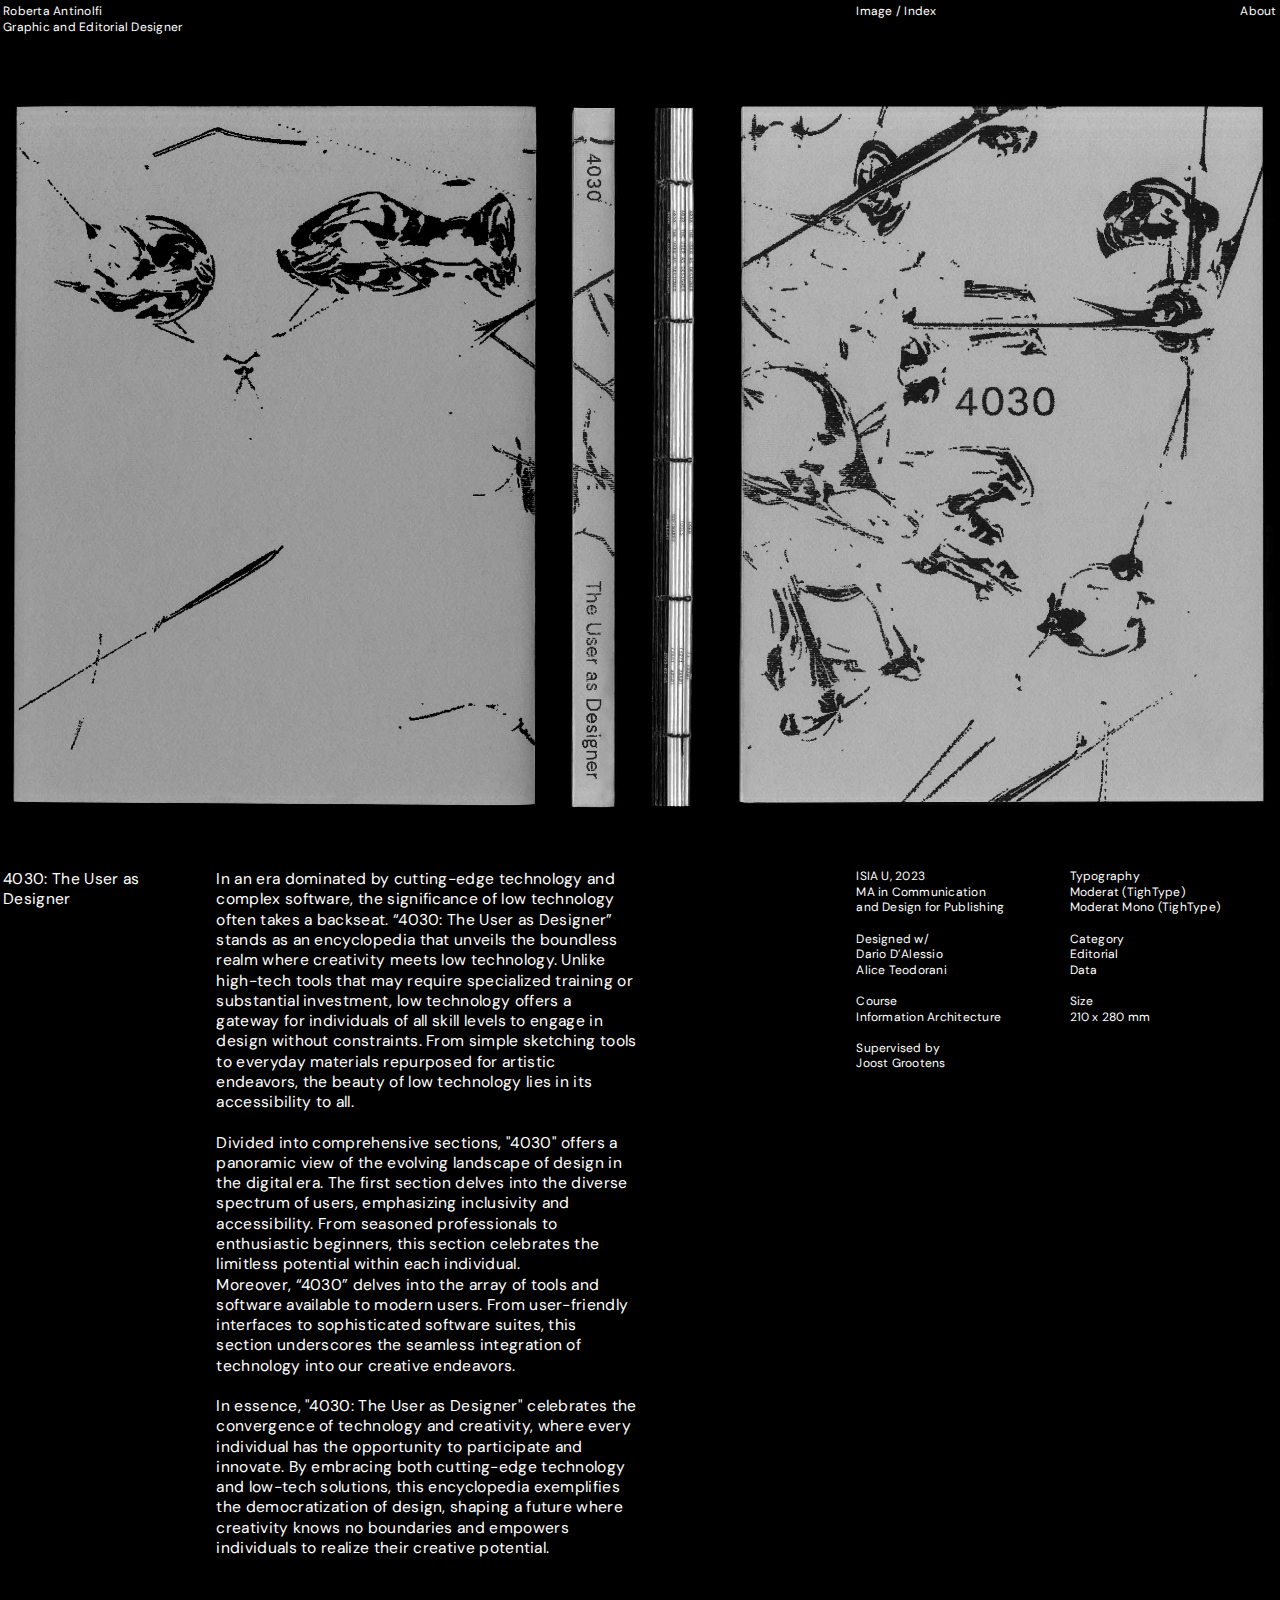
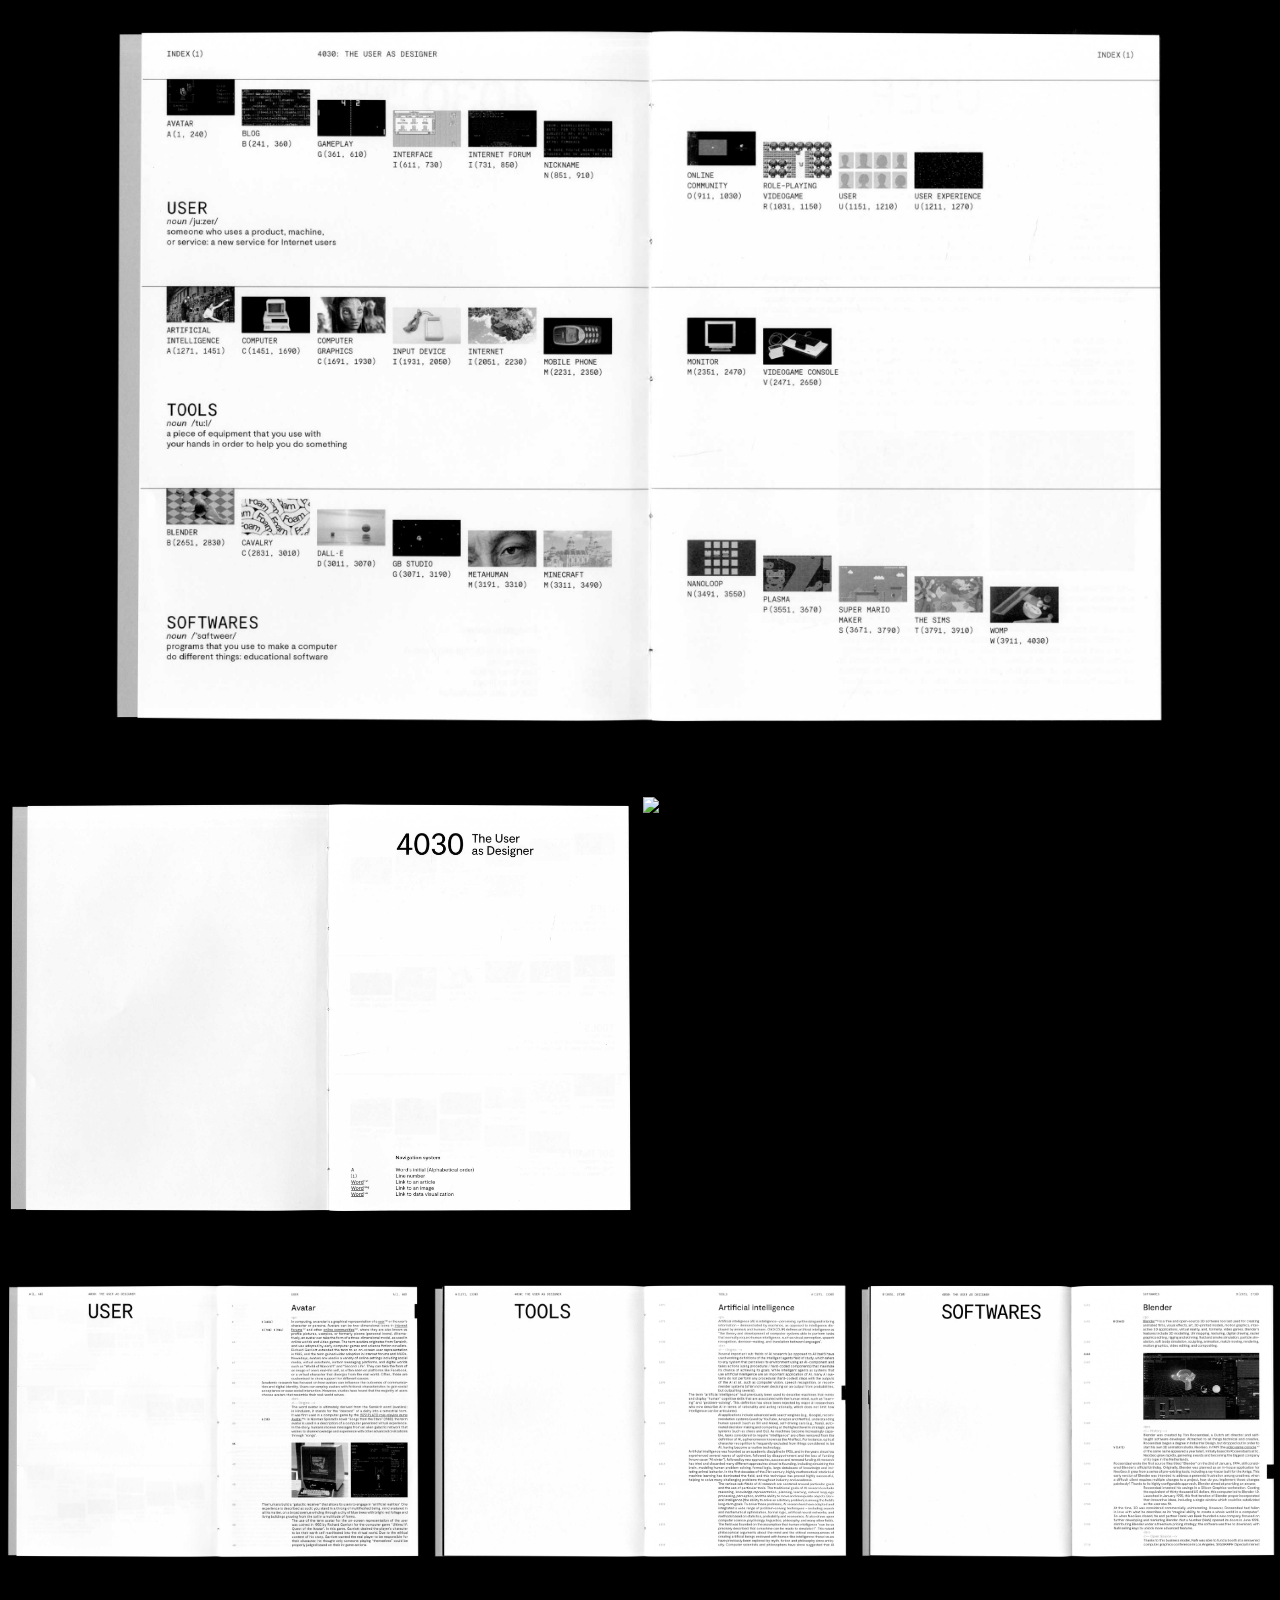
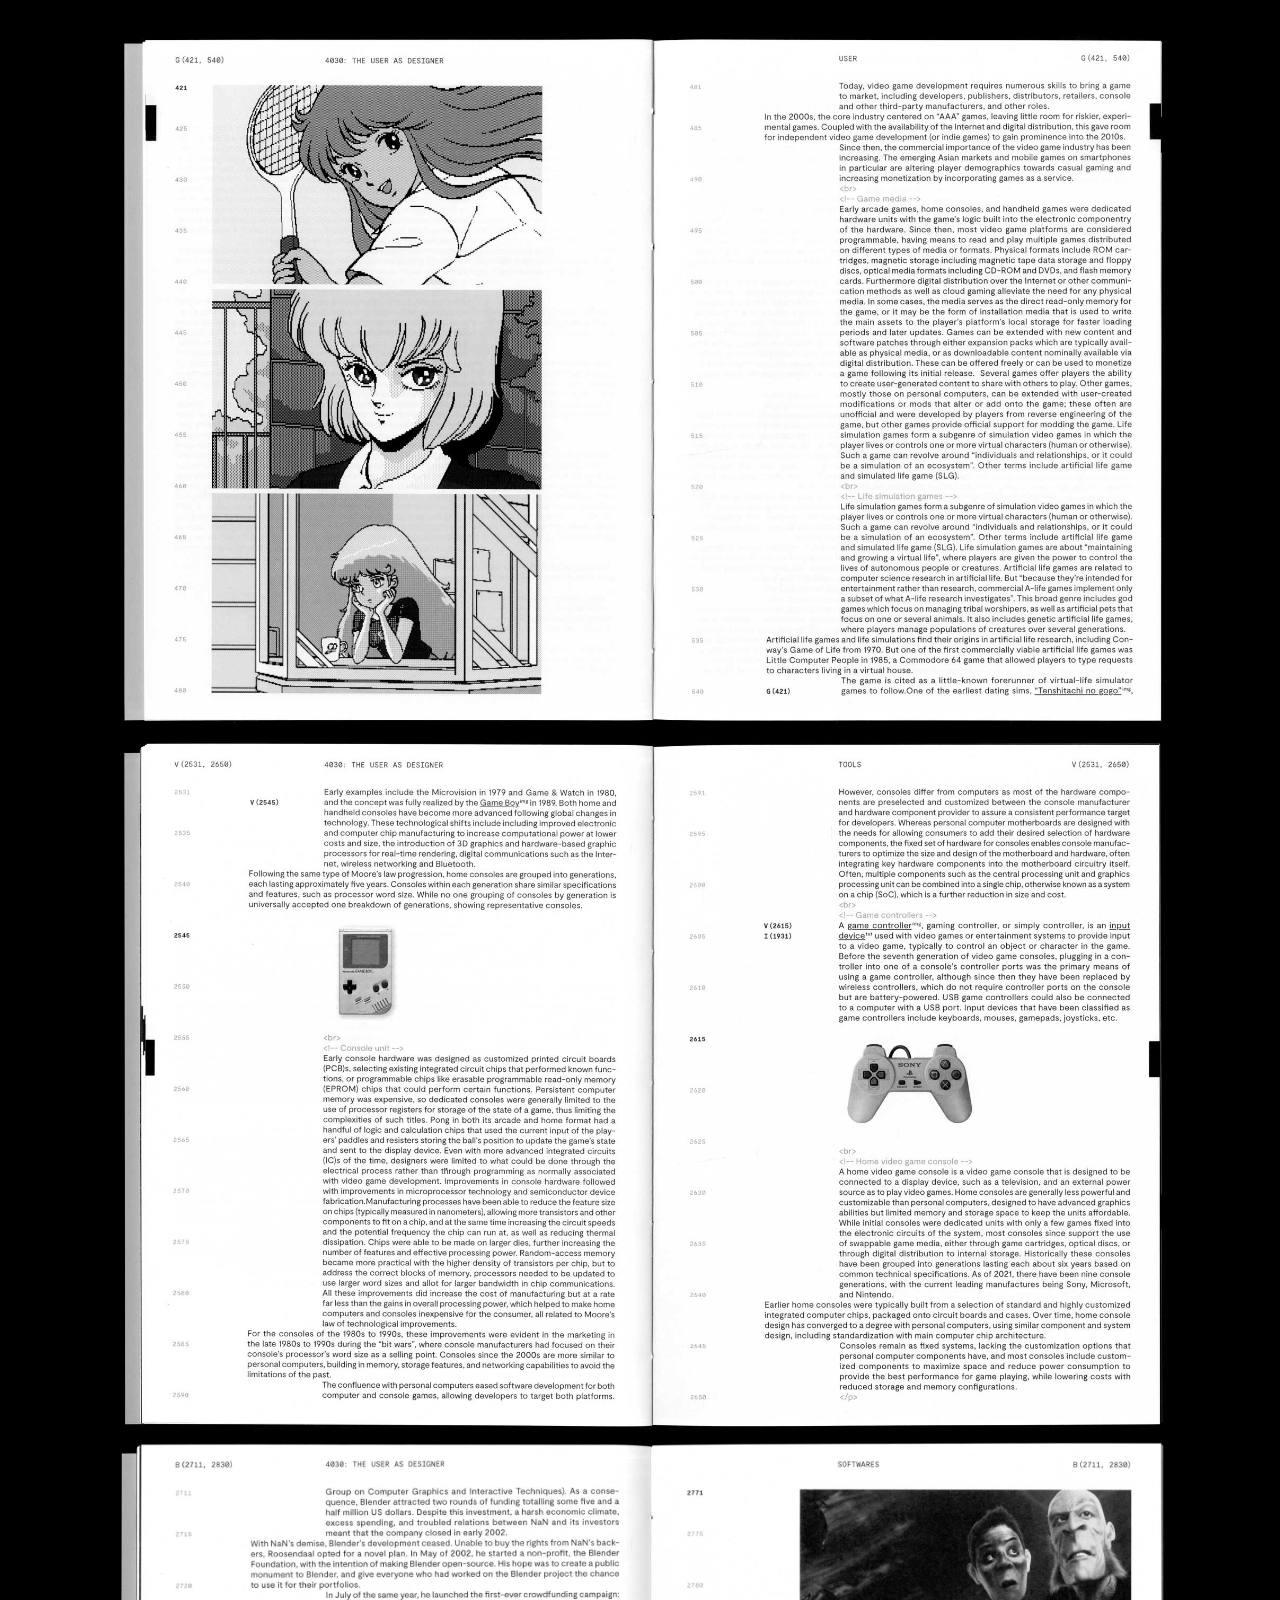
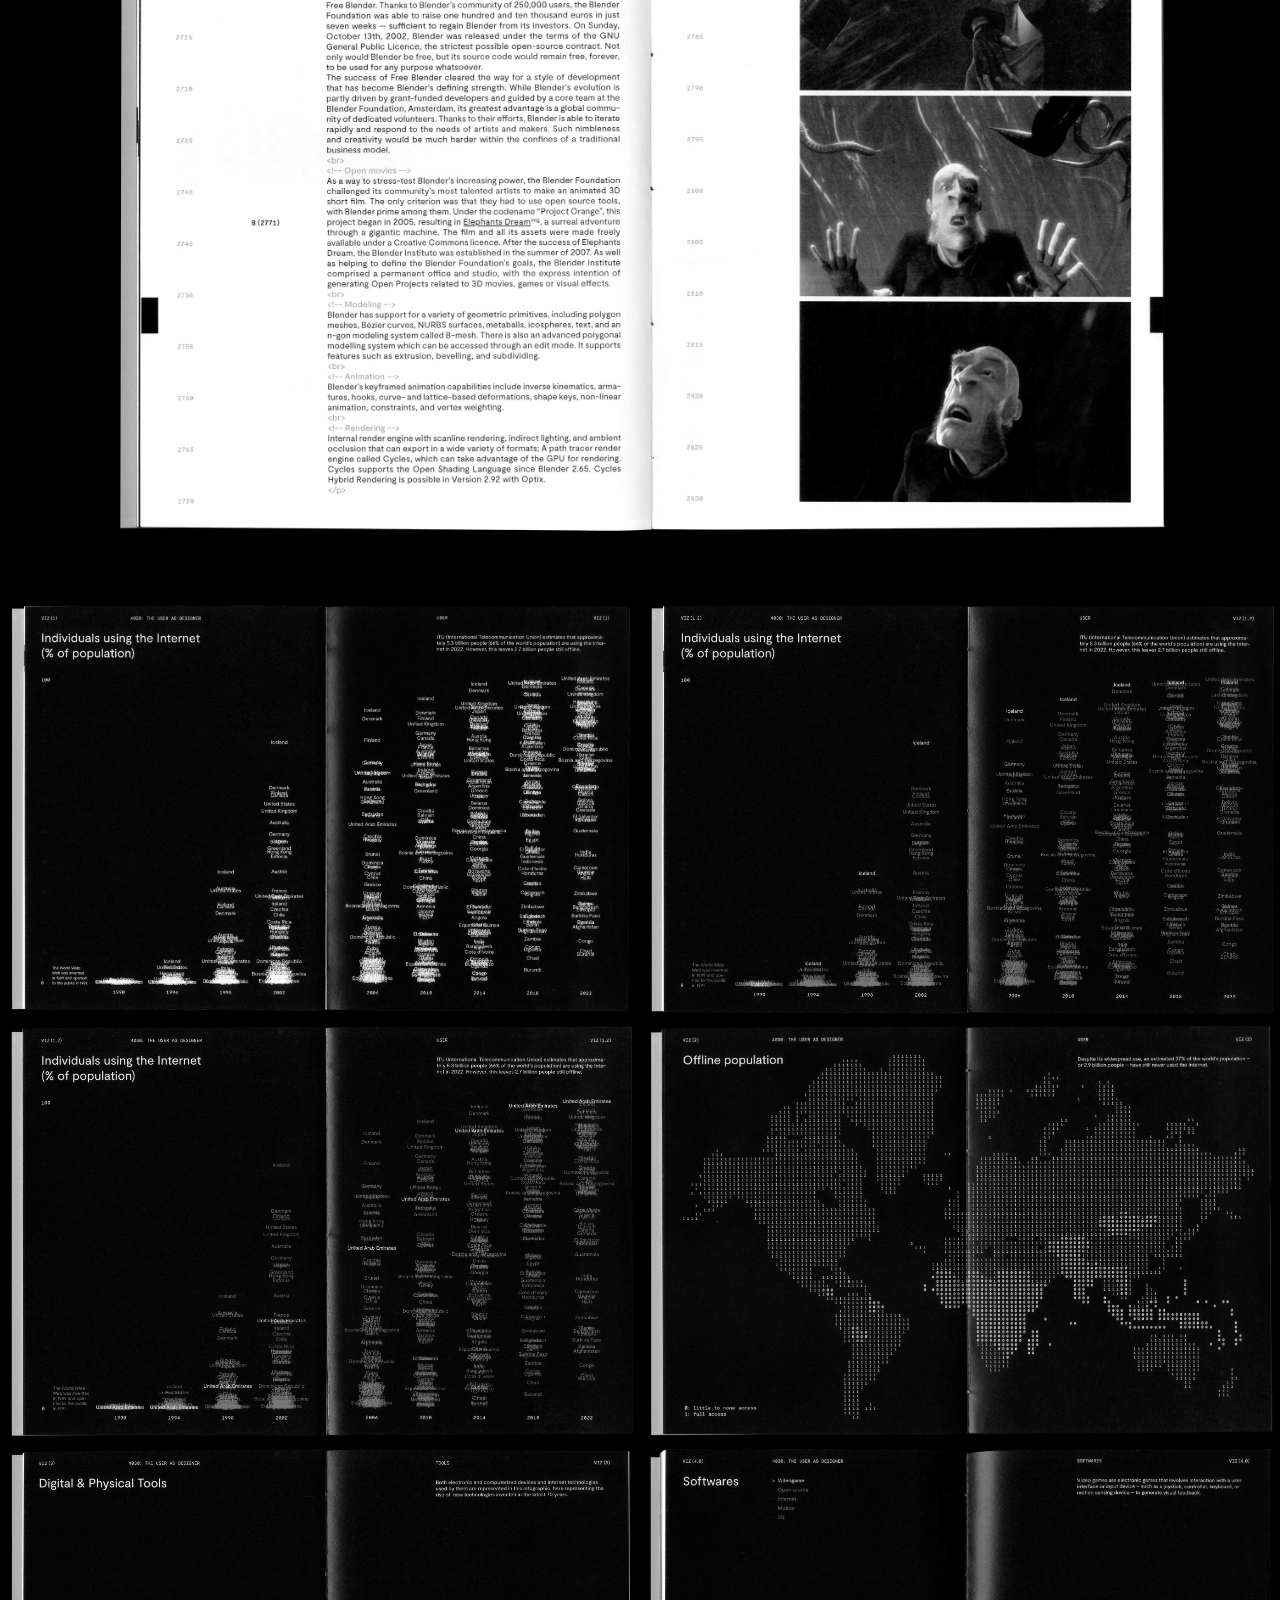
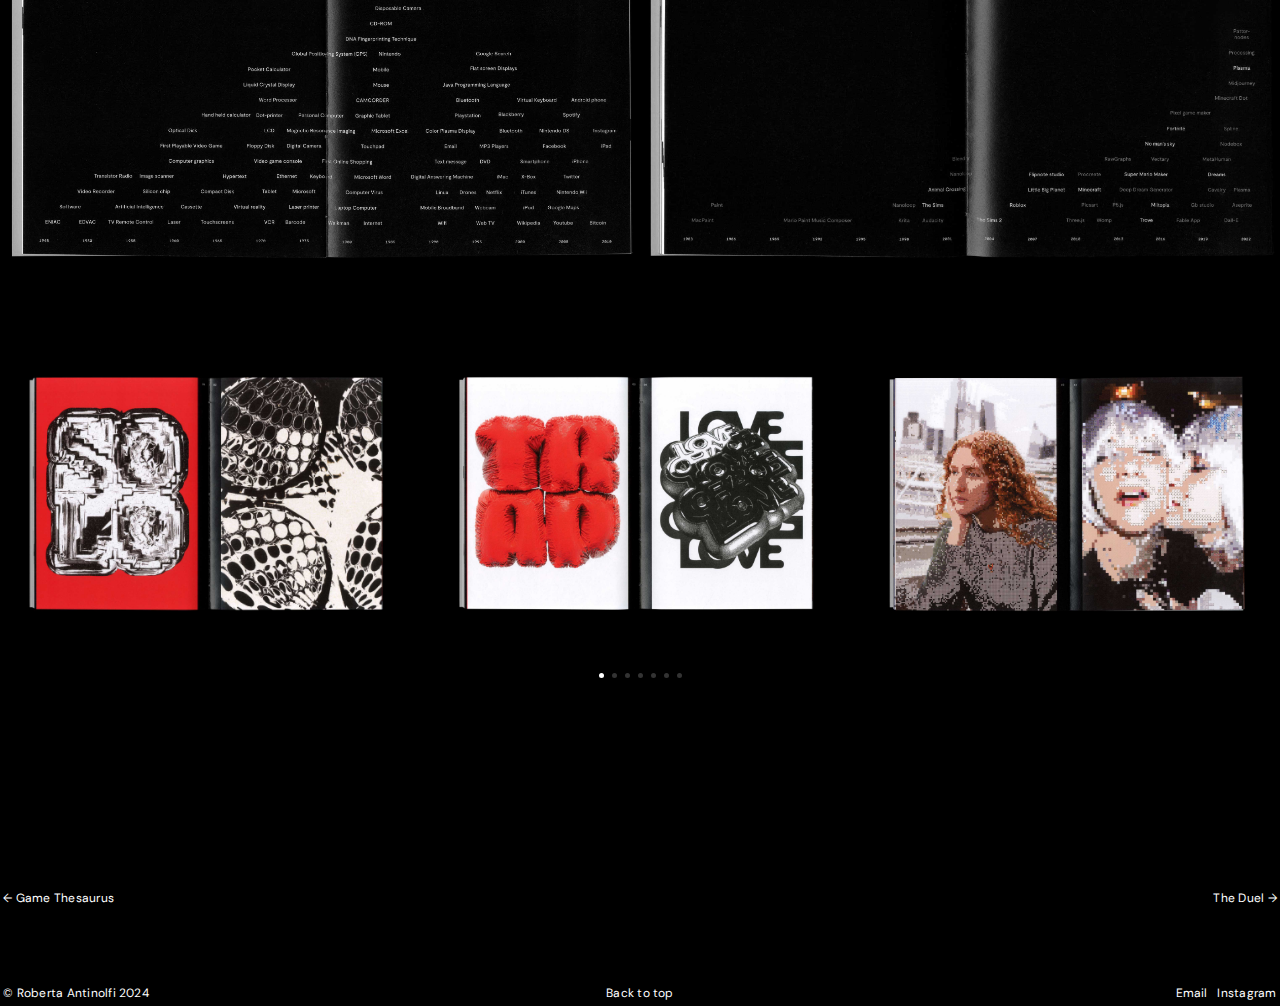
==== 4030.html @ 45e53979 "Add files via upload" ====
<!DOCTYPE html>
<html>
  <head>
    <title>Roberta Antinolfi</title>
    <meta charset="utf-8"/>
    <meta name="viewport" content="width=device-width, initial-scale=1.0, minimum-scale=1.0, maximum-scale=1.0, user-scalable=no"/>
    <meta name="description" content="Graphic Designer based in Italy"/>
    <meta name="keywords" content="Roberta, Antinolfi, graphic design, italy, milano, urbino, latina, roma,
      editorial, editorial design, web, webdesign, design, isia, isia urbino, isia, ied,
      ied roma, cartography, type, art direction, code, html, website, data visualization"/>
    <meta name="web_author" content="Roberta Antinolfi"/>
    <meta name="language" content="english"/>
    <meta name="copyright" content="Roberta Antinolfi"/>
    <link rel="preconnect" href="https://fonts.googleapis.com"/>
    <link rel="preconnect" href="https://fonts.gstatic.com" crossorigin/>
    <link rel="icon" href="data:image/svg+xml,<svg xmlns=%22http://www.w3.org/2000/svg%22 viewBox=%2210 0 100 100%22><text y=%22.90em%22 font-size=%2290%22>📄</text></svg>">
    <link href="css/style.css" rel="stylesheet"/>
    <link href="css/expand.css" rel="stylesheet"/>
    <link href="css/media.css" rel="stylesheet"/>
    <link href="css/normalize.css" rel="stylesheet"/>
    <link href="css/meyerweb.css" rel="stylesheet"/>
    <link rel="stylesheet" href="https://cdn.jsdelivr.net/npm/swiper@11/swiper-bundle.min.css" />
    <link href="css/swiper.css" rel="stylesheet"/>
    <script async src="https://www.googletagmanager.com/gtag/js?id=G-8SNG96QC8J"></script>
    <script src="https://cdn.jsdelivr.net/npm/interactjs/dist/interact.min.js"></script>
    <script src="js/jquery-3.3.1.min.js"></script>
    <script src="https://code.jquery.com/jquery-3.6.0.min.js"></script>
    <script src="https://cdn.jsdelivr.net/npm/swiper@11/swiper-bundle.min.js"></script>
    <script src="js/script.js"></script>
  </head>
  <body id="body">
    <!-- header -->
    <nav class="preloader">
      <div class="wrapper paddingTop4">
        <div id="cursor"></div>
        <div class="row">
          <div class="col-3" id="mobile-hide">
            <a href="index.html">Roberta Antinolfi</a>
            <br>
            <p>Graphic and Editorial Designer</p>
          </div>
          <div class="col-6" id="mobile">
            <a href="about.html">Roberta Antinolfi</a>
            <br>
            <p>Graphic and Editorial Designer</p>
          </div>
          <div class="offset-5 col-2" id="mobile-hide">
            <div class="loader">
              Loading
              <span class="loader__dot">.</span>
              <span class="loader__dot">.</span>
              <span class="loader__dot">.</span>
            </div>
            <div class="switch">
              <a href="index.html">Image</a> / <a href="list.html">Index</a>
            </div>
          </div>
          <div class="col-2 text-right" id="mobile-hide">
            &nbsp&nbsp<a href="about.html">About</a>
        </div>
        <div class="col-6 text-right" id="mobile">
          <a href="index.html">Image</a> / <a href="list.html">Index</a>
        </div>
        </div>
      </div>
    </nav>
    <!-- end of navbar -->
    <!-- project -->
    <div class="wrapper paddingTop16 paddingBottom16">
      <div class="row" id="mobile-hide">
        <img class="main-image" src="projects/2022_4030/img/4030_00.jpg">
      </div>
      <div class="row" id="mobile">
        <img src="projects/2022_4030/img/4030_00.jpg">
      </div>
      <div class="row paddingTop8" id="mobile-hide">
        <div class="col-2">
          <p class="text-m">
            4030: The User as Designer
          </p>
        </div>
        <div class="col-4">
          <p class="text-m">
            In an era dominated by cutting-edge technology and complex software, the significance of low technology often takes a backseat.
            “4030: The User as Designer” stands as an encyclopedia that unveils the boundless realm where creativity meets low technology.
            Unlike high-tech tools that may require specialized training or substantial investment, low technology offers a gateway for
            individuals of all skill levels to engage in design without constraints. From simple sketching tools to everyday materials
            repurposed for artistic endeavors, the beauty of low technology lies in its accessibility to all.
            <br><br>
            Divided into comprehensive sections, "4030" offers a panoramic view of the evolving landscape of design in the digital era.
            The first section delves into the diverse spectrum of users, emphasizing inclusivity and accessibility. From seasoned professionals
            to enthusiastic beginners, this section celebrates the limitless potential within each individual.
            <br>
            Moreover, “4030” delves into the array of tools and software available to modern users. From user-friendly interfaces to sophisticated
            software suites, this section underscores the seamless integration of technology into our creative endeavors.
            <br><br>
            In essence, "4030: The User as Designer" celebrates the convergence of technology and creativity, where every individual
            has the opportunity to participate and innovate. By embracing both cutting-edge technology and low-tech solutions,
            this encyclopedia exemplifies the democratization of design, shaping a future where creativity knows no boundaries and empowers
            individuals to realize their creative potential.
          </p>
        </div>
        <div class="offset-2 col-2">
          <p>
            ISIA U, 2023
            <br> MA in Communication <br> and Design for Publishing
            <br><br>Designed w/
            <br>Dario D’Alessio<br>Alice Teodorani
            <br><br>Course
            <br>Information Architecture
            <br><br>Supervised by
            <br>Joost Grootens
          </p>
        </div>
        <div class="col-2">
          <p>
            Typography
            <br> Moderat (TighType)
            <br> Moderat Mono (TighType)
            <br><br> Category
            <br> Editorial<br>Data
            <br><br>Size
            <br>210 x 280 mm
          </p>
        </div>
      </div>
      <div class="row paddingTop8" id="mobile">
        <div class="col-12">
          <p class="text-m">
            4030: The User as Designer
          </p>
        </div>
      </div>
      <div class="row paddingTop8" id="mobile">
        <div class="col-12">
          <p class="text-m">
            In an era dominated by cutting-edge technology and complex software, the significance of low technology often takes a backseat.
            “4030: The User as Designer” stands as an encyclopedia that unveils the boundless realm where creativity meets low technology.
            Unlike high-tech tools that may require specialized training or substantial investment, low technology offers a gateway for
            individuals of all skill levels to engage in design without constraints. From simple sketching tools to everyday materials
            repurposed for artistic endeavors, the beauty of low technology lies in its accessibility to all.
            <br><br>
            Divided into comprehensive sections, "4030" offers a panoramic view of the evolving landscape of design in the digital era.
            The first section delves into the diverse spectrum of users, emphasizing inclusivity and accessibility. From seasoned professionals
            to enthusiastic beginners, this section celebrates the limitless potential within each individual.
            <br>
            Moreover, “4030” delves into the array of tools and software available to modern users. From user-friendly interfaces to sophisticated
            software suites, this section underscores the seamless integration of technology into our creative endeavors.
            <br><br>
            In essence, "4030: The User as Designer" celebrates the convergence of technology and creativity, where every individual
            has the opportunity to participate and innovate. By embracing both cutting-edge technology and low-tech solutions,
            this encyclopedia exemplifies the democratization of design, shaping a future where creativity knows no boundaries and empowers
            individuals to realize their creative potential.
          </p>
        </div>
      </div>
      <div class="row paddingTop24" id="mobile">
        <div class="col-6">
          <p>
            ISIA U, 2023
            <br> MA in Communication <br> and Design for Publishing
            <br><br>Designed w/
            <br>Dario D’Alessio<br>Alice Teodorani
            <br><br>Course
            <br>Information Architecture
            <br><br>Supervised by
            <br>Joost Grootens
          </p>
        </div>
        <div class="col-6">
          <p>
            Typography
            <br> Moderat (TighType)
            <br> Moderat Mono (TighType)
            <br><br> Category
            <br> Editorial<br>Data
            <br><br>Size
            <br>210 x 280 mm
          </p>
        </div>
      </div>
      <div class="row paddingTop64">
        <div class="offset-1 col-10">
            <img src="projects/2022_4030/img/4030_02.jpg">
        </div>
      </div>
      <div class="row paddingTop64" id="mobile-hide">
        <div class="col-6">
            <img src="projects/2022_4030/img/4030_01.jpg">
        </div>
        <div class="col-6">
            <img src="projects/2022_4030/img/4030_31.jpg">
        </div>
      </div>
      <div class="row paddingTop16" id="mobile">
        <div class="offset-1 col-10">
          <img src="projects/2022_4030/img/4030_01.jpg">
        </div>
      </div>
      <div class="row" id="mobile">
        <div class="offset-1 col-10">
          <img src="projects/2022_4030/img/4030_31.jpg">
        </div>
      </div>
      <div class="row paddingTop64" id="mobile-hide">
        <div class="col-4">
          <img src="projects/2022_4030/img/4030_03.jpg">
        </div>
        <div class="col-4">
          <img src="projects/2022_4030/img/4030_13.jpg">
        </div>
        <div class="col-4">
          <img src="projects/2022_4030/img/4030_18.jpg">
        </div>
      </div>
      <div class="row paddingTop64 swiper-mobile mySwiper" id="mobile">
        <div class="swiper-wrapper">
          <div class="swiper-slide">
            <img src="projects/2022_4030/img/4030_03.jpg">
          </div>
          <div class="swiper-slide">
            <img src="projects/2022_4030/img/4030_13.jpg">
          </div>
          <div class="swiper-slide">
            <img src="projects/2022_4030/img/4030_18.jpg">
          </div>
        </div>
        <div class="swiper-pagination"></div>
      </div>
      <div class="row paddingTop64">
        <div class="offset-1 col-10">
          <img src="projects/2022_4030/img/4030_06.jpg">
        </div>
      </div>
      <div class="row">
        <div class="offset-1 col-10">
          <img src="projects/2022_4030/img/4030_16.jpg">
        </div>
      </div>
      <div class="row">
        <div class="offset-1 col-10">
          <img src="projects/2022_4030/img/4030_19.jpg">
        </div>
      </div>
      <div class="row paddingTop64">
        <div class="col-6">
          <img src="projects/2022_4030/img/4030_09.jpg">
        </div>
        <div class="col-6">
          <img src="projects/2022_4030/img/4030_10.jpg">
        </div>
      </div>
      <div class="row">
        <div class="col-6">
          <img src="projects/2022_4030/img/4030_11.jpg">
        </div>
        <div class="col-6">
          <img src="projects/2022_4030/img/4030_12.jpg">
        </div>
      </div>
      <div class="row">
        <div class="col-6">
          <img src="projects/2022_4030/img/4030_17.jpg">
        </div>
        <div class="col-6">
          <img src="projects/2022_4030/img/4030_21.jpg">
        </div>
      </div>
      <div class="row swiper mySwiper" id="mobile-hide">
        <div class="swiper-wrapper paddingTop64">
          <div class="swiper-slide">
            <img src="projects/2022_4030/img/4030_24.jpg">
          </div>
          <div class="swiper-slide">
            <img src="projects/2022_4030/img/4030_25.jpg">
          </div>
          <div class="swiper-slide">
            <img src="projects/2022_4030/img/4030_26.jpg">
          </div>
          <div class="swiper-slide">
            <img src="projects/2022_4030/img/4030_27.jpg">
          </div>
          <div class="swiper-slide">
            <img src="projects/2022_4030/img/4030_28.jpg">
          </div>
          <div class="swiper-slide">
            <img src="projects/2022_4030/img/4030_29.jpg">
          </div>
          <div class="swiper-slide">
            <img src="projects/2022_4030/img/4030_30.jpg">
          </div>
        </div>
        <div class="swiper-pagination"></div>
      </div>
      <div class="row paddingTop64 swiper-mobile mySwiper" id="mobile">
        <div class="swiper-wrapper">
          <div class="swiper-slide">
            <img src="projects/2022_4030/img/4030_24.jpg">
          </div>
          <div class="swiper-slide">
            <img src="projects/2022_4030/img/4030_25.jpg">
          </div>
          <div class="swiper-slide">
            <img src="projects/2022_4030/img/4030_26.jpg">
          </div>
          <div class="swiper-slide">
            <img src="projects/2022_4030/img/4030_27.jpg">
          </div>
          <div class="swiper-slide">
            <img src="projects/2022_4030/img/4030_28.jpg">
          </div>
          <div class="swiper-slide">
            <img src="projects/2022_4030/img/4030_29.jpg">
          </div>
          <div class="swiper-slide">
            <img src="projects/2022_4030/img/4030_30.jpg">
          </div>
        </div>
        <div class="swiper-pagination"></div>
      </div>
      <div class="paddingTop200 row">
        <div class="col-6">
          <a href="g-t.html">&#8592 Game Thesaurus</a>
        </div>
        <div class="col-6 text-right">
          <a href="t-d.html">The Duel &#8594</a>
        </div>
      </div>
    </div>  
    <!-- end of project-->
    <!-- footer -->
    <div class="footer paddingTop64 paddingBottom4" id="mobile-hide">
      <div class="col-4">
        © Roberta Antinolfi 2024 
      </div>
      <div class="col-4 text-center">
        <a href="#top">Back to top</a>
      </div>
      <div class="menu col-4 text-right">
          <a href="mailto:antinolfi.roberta@gmail.com" target="_blank">Email</a>&nbsp&nbsp
          <a href="https://www.instagram.com/robertaantinolfi" target="_blank">Instagram</a>
      </div>
    </div>
    <div class="footer paddingTop64 paddingBottom4" id="mobile">
        <div class="col-6">
          © Roberta Antinolfi 2024 
        </div>
        <div class="menu col-6 text-right">
          <a href="#top">Back to top</a>&nbsp&nbsp
          <a href="mailto:antinolfi.roberta@gmail.com" target="_blank">Email</a>&nbsp&nbsp
          <a href="https://www.instagram.com/robertaantinolfi" target="_blank">Instagram</a>&nbsp&nbsp
        </div>
    </div>
    <!--- end of footer -->
    <script src="js/swiper.js"></script>
  </body>
</html>
---- css/style.css ----
/* WEB CSS */
@font-face {
  font-family: 'Moderat';
  src: url('Moderat-Regular.otf');
  font-weight: normal;
  font-style: normal;
}

/* WEB CSS */
@font-face {
  font-family: 'DM Sans';
  src: url('DMSans-Regular.ttf');
  font-weight: normal;
  font-style: normal;
}

/*ROOT*/
:root {
  --fontsizeXS: 11px;
  --fontsizeS: 12px;
  --fontsizeM: 1.3em;
  --margin: 0.2rem;
  --black: #000;
  --white: #fff;
  --text-color: var(--white);
  --bodyFont: 'DM Sans', sans-serif;
}

* {
  box-sizing: border-box;
  cursor: none;
  letter-spacing: .02em;
  background-color: var(--black);
  color: var(--text-color);
  -webkit-user-select: none; /* safari */        
  -moz-user-select: none; /* firefox */
  -ms-user-select: none; /* IE10+/edge */
  user-select: none; /* standard */
  -ms-overflow-style: none; /* hide scrollbar for Internet Explorer, Edge */
  scrollbar-width: none; /* hide scrollbar for Firefox */
}

*::-webkit-scrollbar {
  display: none; /* hide scrollbar for Chrome, Safari, and Opera */
}

/* Add this CSS to create the circular cursor */
#cursor {
  position: absolute;
  width: 10px;
  height: 10px;
  background: white;
  border-radius: 50%;
  pointer-events: none;
  top: -20px;
  left: -20px;
  mix-blend-mode: difference;
  z-index: 10000;
  transform: translate(-50%, -50%);
  -webkit-transition: width 300ms ease-in-out, height 300ms ease-in-out;
  -moz-transition: width 300ms ease-in-out, height 300ms ease-in-out;
  -ms-transition: width 300ms ease-in-out, height 300ms ease-in-out;
  -o-transition: width 300ms ease-in-out, height 300ms ease-in-out;
}

#cursor:hover {
  width: 40px;
  height: 40px;
}

html body {
  font-family: var(--bodyFont);
  -moz-font-feature-settings: "lnum";
  -webkit-font-feature-settings: "lnum";
  font-feature-settings: "lnum";
  font-weight: normal;
  font-kerning: normal;
  line-height: 1.3;
  font-size: var(--fontsizeS);
  overflow-x: hidden;
  overscroll-behavior-y: none;
  height: 100%;
}

html {
  position: relative;
  min-height: 100%;
  scroll-behavior: smooth;
}

body {
  display: flex;
  flex-direction: column;
  min-height: 100vh;
}

body > *:not(.preloader) {
  opacity: 0;
  transition: opacity 0.5s ease-in-out;
}

.text-xs {
  font-size: var(--fontsizeXS);
}
  
.text-s {
  font-size: var(--fontsizeS);
}

.text-m {
  font-size: var(--fontsizeM);
}

.nav {
  padding: 0 var(--margin);
}

button:hover {
  cursor: none;
}

a {
  text-decoration: none; 
  background-color: transparent;
  outline: 0;
  margin: 0;
  padding: 0;
  border: 0;
}

a > a:visited {
  text-decoration: none;
  border-style: none;
  border-color: #000;
  outline-width: 0;
}

.mymargin {
  margin: var(--margin);
}

.transition {
  transition: all 0.2s cubic-bezier(0.25, 0.46, 0.45, 0.94);
}

.fixed {
  position: fixed;
}

.hidden {
  display: none;
}

.relative {
  position: relative;
}

.opacity:hover {
  opacity: 0.5;
}

.w-full {
  width: 100%;
}

.h-full {
  height: 100%;
}

.block {
  display: block;
}

.grid {
  display: grid;
}

.switch {
  opacity: 0;
  transition: opacity 0.5s ease-in;
}

.switch.show {
  opacity: 1;
}

.row {
  content: "";
  clear: both;
  display: block;
}

.other {
  display: flex;
  justify-content: space-between;
}

.border-dotted {
  border-style: dotted;
}

.filterbtn {
  opacity: 1;
  border: none;
  outline: none;
  transition: opacity 0.3s ease;
  padding: 0;
}

/*
.filterbtn:hover {
  opacity: 0.5;
  transition: all 0.2s cubic-bezier(0.25, 0.46, 0.45, 0.94);
}
*/

.filterbtn.active {
  opacity: 0.5;
}

.show {
  display: block;
}

/* grid */
.col-1  {width: 8.33%;}
.col-2  {width: 16.66%;}
.col-3  {width: 25%;}
.col-4  {width: 33.33%;}
.col-5  {width: 41.66%;}
.col-6  {width: 50%;}
.col-7  {width: 58.33%;}
.col-8  {width: 66.66%;}
.col-9  {width: 75%;}
.col-10 {width: 83.33%;}
.col-11 {width: 91.66%;}
.col-12 {width: 100%;}

.offset-1    {margin-left: 8.33%;}
.offset-1-5  {margin-left: 12.5%;}
.offset-2    {margin-left: 16.66%;}
.offset-3    {margin-left: 25%;}
.offset-4    {margin-left: 33.33%;}
.offset-5    {margin-left: 41.66%;}
.offset-6    {margin-left: 50%;}
.offset-7    {margin-left: 58.33%;}
.offset-8    {margin-left: 66.66%;}
.offset-9    {margin-left: 75%;}
.offset-10   {margin-left: 83.33%;}
.offset-11   {margin-left: 91.66%;}
.offset-12   {margin-left: 100%;}

.paddingTop2   {padding-top: 2px;}
.paddingTop4   {padding-top: 4px;}
.paddingTop8   {padding-top: 8px;}
.paddingTop16  {padding-top: 16px;}
.paddingTop24  {padding-top: 24px;}
.paddingTop32  {padding-top: 32px;}
.paddingTop40  {padding-top: 40px;}
.paddingTop60  {padding-top: 60px;}
.paddingTop64  {padding-top: 64px;}
.paddingTop80  {padding-top: 80px;}
.paddingTop120 {padding-top: 120px;}
.paddingTop200 {padding-top: 200px;}
.paddingTop300 {padding-top: 300px;}

.paddingBottom4   {padding-bottom: 4px;}
.paddingBottom8   {padding-bottom: 8px;}
.paddingBottom16  {padding-bottom: 16px;}
.paddingBottom24  {padding-bottom: 24px;}
.paddingBottom32  {padding-bottom: 32px;}
.paddingBottom40  {padding-bottom: 40px;}
.paddingBottom64  {padding-bottom: 64px;}
.paddingBottom80  {padding-bottom: 80px;}
.paddingBottom120 {padding-bottom: 120px;}
.paddingBottom200 {padding-bottom: 200px;}
.paddingBottom300 {padding-bottom: 300px;}

[class*="col-"], .overflow {
  float: left;
  padding: 0 var(--margin);
}

/* text align */
.text-center       {text-align: center;}
.text-left         {text-align: left;}
.text-right        {text-align: right;}

/*  navbar */
.loader.hide {
  visibility: hidden;
  transition: all 0.2s cubic-bezier(0.25, 0.46, 0.45, 0.94);
}

.loader.hide + * {
  visibility: visible;
}

.loader {
  z-index: 2;
  transition: all 0.2s cubic-bezier(0.25, 0.46, 0.45, 0.94);
}

@keyframes blink {
  50% {
    color: transparent }
}
.loader__dot {
  animation: 500ms blink infinite
}
.loader__dot:nth-child(2) {
  animation-delay: 125ms
}
.loader__dot:nth-child(3) {
  animation-delay: 250ms
}

ul {
  text-align: right;
  list-style-type: none;
  padding: 0;
}

/* projects list main */
.wrapper {
  overflow-y: hidden;
  overflow-x: hidden;
}

.overflow-x {
  overflow-x: scroll;
}

.overflow {
  width: 40%;
  height: auto;
  display: flex;
}

.overflow > img {
  padding: 0 var(--margin);
}

.anchor {
  -webkit-transition: all 0.3s cubic-bezier(.4,0,.2,1);
  transition: all 0.3s cubic-bezier(.4,0,.2,1);
}

img {
  display: block;
  width: 100%;
  height: auto;
  object-fit: cover;
  object-position: center;
}

/* about */
.aboutme, .about {
  padding-left: var(--margin);
  padding-right: var(--margin);
  padding-bottom: var(--margin);
}

.about {
  padding-top: 40px;
}

/* projects pages */
.main-image {
  height: 90vh;
  width: 100%;
  object-fit: contain;
  object-position: center;
  padding: 0 var(--margin);
}

.main {
  flex: 1;
}

/* footer */
.align-bottom {
  align-items: end;
}

.footer {
  clear: both;
  margin-top: auto;
  width: 100%;
}
---- css/expand.css ----
/* holy swiss typography */
.expand_holy {
  position: relative;
  overflow: hidden;
  visibility: hidden;
  opacity: 0;
  height: 0;
  -webkit-transition: all 0.6s cubic-bezier(.4,0,.2,1);
  transition: all 0.6s cubic-bezier(.4,0,.2,1);
  will-change: transform;
}

.expand_holy.open {
  opacity: 1;
  visibility: visible;
  height: 110px;
  -webkit-transition: all 0.6s cubic-bezier(.4,0,.2,1);
  transition: all 0.6s cubic-bezier(.4,0,.2,1);
  will-change: transform;
}

#holy_link {
  opacity: 1;
  will-change: transform;
}

/* grafica italiana */
.expand_sottsass {
  position: relative;
  overflow: hidden;
  visibility: hidden;
  opacity: 0;
  height: 0;
  -webkit-transition: all 0.6s cubic-bezier(.4,0,.2,1);
  transition: all 0.6s cubic-bezier(.4,0,.2,1);
  will-change: transform;
}

.expand_sottsass.open {
  opacity: 1;
  visibility: visible;
  height: 110px;
  -webkit-transition: all 0.6s cubic-bezier(.4,0,.2,1);
  transition: all 0.6s cubic-bezier(.4,0,.2,1);
  will-change: transform;
}

#sottsass_link {
  opacity: 1;
  will-change: transform;
}

/* OUT!!! */
.expand_out {
  position: relative;
  overflow: hidden;
  visibility: hidden;
  opacity: 0;
  height: 0;
  -webkit-transition: all 0.6s cubic-bezier(.4,0,.2,1);
  transition: all 0.6s cubic-bezier(.4,0,.2,1);
  will-change: transform;
}

.expand_out.open {
  opacity: 1;
  visibility: visible;
  height: 110px;
  -webkit-transition: all 0.6s cubic-bezier(.4,0,.2,1);
  transition: all 0.6s cubic-bezier(.4,0,.2,1);
  will-change: transform;
}

#out_link {
  opacity: 1;
  will-change: transform;
}

/* sherlcok */
.expand_sherlock {
  position: relative;
  overflow: hidden;
  visibility: hidden;
  opacity: 0;
  height: 0;
  -webkit-transition: all 0.6s cubic-bezier(.4,0,.2,1);
  transition: all 0.6s cubic-bezier(.4,0,.2,1);
  will-change: transform;
}

.expand_sherlock.open {
  opacity: 1;
  visibility: visible;
  height: 110px;
  -webkit-transition: all 0.6s cubic-bezier(.4,0,.2,1);
  transition: all 0.6s cubic-bezier(.4,0,.2,1);
  will-change: transform;
}

#sherlock_link {
  opacity: 1;
  will-change: transform;
}

/* aradia */
.expand_aradia {
  position: relative;
  overflow: hidden;
  visibility: hidden;
  opacity: 0;
  height: 0;
  -webkit-transition: all 0.6s cubic-bezier(.4,0,.2,1);
  transition: all 0.6s cubic-bezier(.4,0,.2,1);
  will-change: transform;
}

.expand_aradia.open {
  opacity: 1;
  visibility: visible;
  height: 110px;
  -webkit-transition: all 0.6s cubic-bezier(.4,0,.2,1);
  transition: all 0.6s cubic-bezier(.4,0,.2,1);
  will-change: transform;
}

#aradia_link {
  opacity: 1;
  will-change: transform;
}

/* game thesaurus */
.expand_game {
  position: relative;
  overflow: hidden;
  visibility: hidden;
  opacity: 0;
  height: 0;
  -webkit-transition: all 0.6s cubic-bezier(.4,0,.2,1);
  transition: all 0.6s cubic-bezier(.4,0,.2,1);
  will-change: transform;
}

.expand_game.open {
  opacity: 1;
  visibility: visible;
  height: 110px;
  -webkit-transition: all 0.6s cubic-bezier(.4,0,.2,1);
  transition: all 0.6s cubic-bezier(.4,0,.2,1);
  will-change: transform;
}

#game_link {
  opacity: 1;
  will-change: transform;
}

/* 4030: the user as designer */
.expand_user {
  position: relative;
  overflow: hidden;
  visibility: hidden;
  opacity: 0;
  height: 0;
  -webkit-transition: all 0.6s cubic-bezier(.4,0,.2,1);
  transition: all 0.6s cubic-bezier(.4,0,.2,1);
  will-change: transform;
}

.expand_user.open {
  opacity: 1;
  visibility: visible;
  height: 110px;
  -webkit-transition: all 0.6s cubic-bezier(.4,0,.2,1);
  transition: all 0.6s cubic-bezier(.4,0,.2,1);
  will-change: transform;
}

#user_link {
  opacity: 1;
  will-change: transform;
}

/* PRMC */
.expand_prmc {
  position: relative;
  overflow: hidden;
  visibility: hidden;
  opacity: 0;
  height: 0;
  -webkit-transition: all 0.6s cubic-bezier(.4,0,.2,1);
  transition: all 0.6s cubic-bezier(.4,0,.2,1);
  will-change: transform;
}

.expand_prmc.open {
  opacity: 1;
  visibility: visible;
  height: 110px;
  -webkit-transition: all 0.6s cubic-bezier(.4,0,.2,1);
  transition: all 0.6s cubic-bezier(.4,0,.2,1);
  will-change: transform;
}

#prmc_link {
  opacity: 1;
  will-change: transform;
}

/* the duel */
.expand_duel {
  position: relative;
  overflow: hidden;
  visibility: hidden;
  opacity: 0;
  height: 0;
  -webkit-transition: all 0.6s cubic-bezier(.4,0,.2,1);
  transition: all 0.6s cubic-bezier(.4,0,.2,1);
  will-change: transform;
}

.expand_duel.open {
  opacity: 1;
  visibility: visible;
  height: 110px;
  -webkit-transition: all 0.6s cubic-bezier(.4,0,.2,1);
  transition: all 0.6s cubic-bezier(.4,0,.2,1);
  will-change: transform;
}

#duel_link {
  opacity: 1;
  will-change: transform;
}

/* a weekend in zurich */
.expand_guide {
  position: relative;
  overflow: hidden;
  visibility: hidden;
  opacity: 0;
  height: 0;
  -webkit-transition: all 0.6s cubic-bezier(.4,0,.2,1);
  transition: all 0.6s cubic-bezier(.4,0,.2,1);
  will-change: transform;
}

.expand_guide.open {
  opacity: 1;
  visibility: visible;
  height: 110px;
  -webkit-transition: all 0.6s cubic-bezier(.4,0,.2,1);
  transition: all 0.6s cubic-bezier(.4,0,.2,1);
  will-change: transform;
}

#guide_link {
  opacity: 1;
  will-change: transform;
}
---- css/media.css ----
@media screen and (min-width: 0px) and (max-width: 369px) {
    #mobile{ display: block; font-size: var(--fontsizeXS);}    
    #mobile-hide{display: none;}
    #cursor { display: none;}
}

@media screen and (min-width: 370px) and (max-width: 412px) { 
    #mobile{ display: block; font-size: var(--fontsizeXS);}
    #mobile-hide{display: none;}   
    #cursor { display: none;}
}

@media screen and (min-width: 413px) and (max-width: 539px) {
    #mobile{ display: block; font-size: var(--fontsizeXS);}
    #mobile-hide{display: none;}
    #cursor { display: none;}
}

@media screen and (min-width: 540px) and (max-width: 649px) {
    #mobile{ display: block; font-size: var(--fontsizeXS);}
    #mobile-hide{display: none;}
    #cursor { display: none;}
}

@media screen and (min-width: 650px) and (max-width: 800px) {
    #mobile{ display: block; font-size: var(--fontsizeXS);}
    #mobile-hide{display: none;}
    #cursor { display: none;}
}

@media screen and (min-width: 801px) and (max-width: 1089px) { 
    #mobile{ display: none;}    
    #mobile-hide{display: block;}    
}

@media screen and (min-width: 1090px) and (max-width: 1649px) {
    #mobile{ display: none;}    
    #mobile-hide{display: block;}     
}

@media screen and (min-width: 1650px) and (max-width: 1900px) {
    #mobile{ display: none;}    
    #mobile-hide{display: block;}
}

@media screen and (min-width: 1901px) and (max-width: 9999999px) {
    #mobile{ display: none;}    
    #mobile-hide{display: block;}
}
---- css/meyerweb.css ----
/* http://meyerweb.com/eric/tools/css/reset/
   v2.0-modified | 20110126
   License: none (public domain)*/

html,
body,
div,
span,
applet,
object,
iframe,
h1,
h2,
h3,
h4,
h5,
h6,
p,
blockquote,
pre,
a,
abbr,
acronym,
address,
big,
cite,
code,
del,
dfn,
em,
img,
ins,
kbd,
q,
s,
samp,
small,
strike,
strong,
sub,
sup,
tt,
var,
b,
u,
i,
center,
dl,
dt,
dd,
ol,
ul,
li,
fieldset,
form,
label,
legend,
table,
caption,
tbody,
tfoot,
thead,
tr,
th,
td,
article,
aside,
canvas,
details,
embed,
figure,
figcaption,
footer,
header,
hgroup,
menu,
nav,
output,
ruby,
section,
summary,
time,
mark,
audio,
video {
  margin: 0;
  padding: 0;
  border: 0;
  font-size: 100%;
  font: inherit;
  vertical-align: baseline; }

/* make sure to set some focus styles for accessibility */
:focus {
  outline: 0; }

/* HTML5 display-role reset for older browsers */
article,
aside,
details,
figcaption,
figure,
footer,
header,
hgroup,
menu,
nav,
section {
  display: block; }

body {
  line-height: 1; }

ol,
ul {
  list-style: none; }

blockquote,
q {
  quotes: none; }

blockquote:before,
blockquote:after,
q:before,
q:after {
  content: '';
  content: none; }

table {
  border-collapse: collapse;
  border-spacing: 0; }

input[type=search]::-webkit-search-cancel-button,
input[type=search]::-webkit-search-decoration,
input[type=search]::-webkit-search-results-button,
input[type=search]::-webkit-search-results-decoration {
  -webkit-appearance: none;
  -moz-appearance: none; }

input[type=search] {
  -webkit-appearance: none;
  -moz-appearance: none;
  -webkit-box-sizing: content-box;
  -moz-box-sizing: content-box;
  box-sizing: content-box; }

textarea {
  overflow: auto;
  vertical-align: top;
  resize: vertical; }

/**
 * Correct `inline-block` display not defined in IE 6/7/8/9 and Firefox 3.
 */
audio,
canvas,
video {
  display: inline-block;
  display: inline;
  zoom: 1;
  max-width: 100%; }

/**
 * Prevent modern browsers from displaying `audio` without controls.
 * Remove excess height in iOS 5 devices.
 */
audio:not([controls]) {
  display: none;
  height: 0; }

/**
 * Address styling not present in IE 7/8/9, Firefox 3, and Safari 4.
 * Known issue: no IE 6 support.
 */
[hidden] {
  display: none; }

/**
 * 1. Correct text resizing oddly in IE 6/7 when body `font-size` is set using
 *    `em` units.
 * 2. Prevent iOS text size adjust after orientation change, without disabling
 *    user zoom.
 */
html {
  font-size: 100%;
  /* 1 */
  -webkit-text-size-adjust: 100%;
  /* 2 */
  -ms-text-size-adjust: 100%;
  /* 2 */ }

/**
 * Address `outline` inconsistency between Chrome and other browsers.
 */
a:focus {
  outline: none; }

/**
 * Improve readability when focused and also mouse hovered in all browsers.
 */
a:active,
a:hover {
  outline: 0; }

/**
 * 1. Remove border when inside `a` element in IE 6/7/8/9 and Firefox 3.
 * 2. Improve image quality when scaled in IE 7.
 */
img {
  border: 0;
  /* 1 */
  -ms-interpolation-mode: bicubic;
  /* 2 */ }

/**
 * Address margin not present in IE 6/7/8/9, Safari 5, and Opera 11.
 */
figure {
  margin: 0; }

/**
 * Correct margin displayed oddly in IE 6/7.
 */
form {
  margin: 0; }

/**
 * Define consistent border, margin, and padding.
 */
fieldset {
  border: 1px solid #c0c0c0;
  margin: 0 2px;
  padding: 0.35em 0.625em 0.75em; }

/**
 * 1. Correct color not being inherited in IE 6/7/8/9.
 * 2. Correct text not wrapping in Firefox 3.
 * 3. Correct alignment displayed oddly in IE 6/7.
 */
legend {
  border: 0;
  /* 1 */
  padding: 0;
  white-space: normal;
  /* 2 */
  margin-left: -7px;
  /* 3 */ }

/**
 * 1. Correct font size not being inherited in all browsers.
 * 2. Address margins set differently in IE 6/7, Firefox 3+, Safari 5,
 *    and Chrome.
 * 3. Improve appearance and consistency in all browsers.
 */
button,
input,
select,
textarea {
  font-size: 100%;
  /* 1 */
  margin: 0;
  /* 2 */
  vertical-align: baseline;
  /* 3 */
  vertical-align: middle;
  /* 3 */ }

/**
 * Address Firefox 3+ setting `line-height` on `input` using `!important` in
 * the UA stylesheet.
 */
button,
input {
  line-height: normal; }

/**
 * Address inconsistent `text-transform` inheritance for `button` and `select`.
 * All other form control elements do not inherit `text-transform` values.
 * Correct `button` style inheritance in Chrome, Safari 5+, and IE 6+.
 * Correct `select` style inheritance in Firefox 4+ and Opera.
 */
button,
select {
  text-transform: none; }

/**
 * 1. Avoid the WebKit bug in Android 4.0.* where (2) destroys native `audio`
 *    and `video` controls.
 * 2. Correct inability to style clickable `input` types in iOS.
 * 3. Improve usability and consistency of cursor style between image-type
 *    `input` and others.
 * 4. Remove inner spacing in IE 7 without affecting normal text inputs.
 *    Known issue: inner spacing remains in IE 6.
 */
button,
html input[type="button"],
input[type="reset"],
input[type="submit"] {
  -webkit-appearance: button;
  /* 3 */
  overflow: visible;
  /* 4 */ }

/**
 * Re-set default cursor for disabled elements.
 */
button[disabled],
html input[disabled] {
  cursor: default; }

/**
 * 1. Address box sizing set to content-box in IE 8/9.
 * 2. Remove excess padding in IE 8/9.
 * 3. Remove excess padding in IE 7.
 *    Known issue: excess padding remains in IE 6.
 */
input[type="checkbox"],
input[type="radio"] {
  box-sizing: border-box;
  /* 1 */
  padding: 0;
  /* 2 */
  height: 13px;
  /* 3 */
  width: 13px;
  /* 3 */ }

/**
 * 1. Address `appearance` set to `searchfield` in Safari 5 and Chrome.
 * 2. Address `box-sizing` set to `border-box` in Safari 5 and Chrome
 *    (include `-moz` to future-proof).
 */
input[type=search] {
  -webkit-appearance: textfield;
  /* 1 */
  -moz-box-sizing: content-box;
  -webkit-box-sizing: content-box;
  /* 2 */
  box-sizing: content-box; }

/**
 * Remove inner padding and search cancel button in Safari 5 and Chrome
 * on OS X.
 */
input[type="search"]::-webkit-search-cancel-button,
input[type="search"]::-webkit-search-decoration {
  -webkit-appearance: none; }

/**
 * Remove inner padding and border in Firefox 3+.
 */
button::-moz-focus-inner,
input::-moz-focus-inner {
  border: 0;
  padding: 0; }

/**
 * 1. Remove default vertical scrollbar in IE 6/7/8/9.
 * 2. Improve readability and alignment in all browsers.
 */
textarea {
  overflow: auto;
  /* 1 */
  vertical-align: top;
  /* 2 */ }

/**
 * Remove most spacing between table cells.
 */
table {
  border-collapse: collapse;
  border-spacing: 0; }
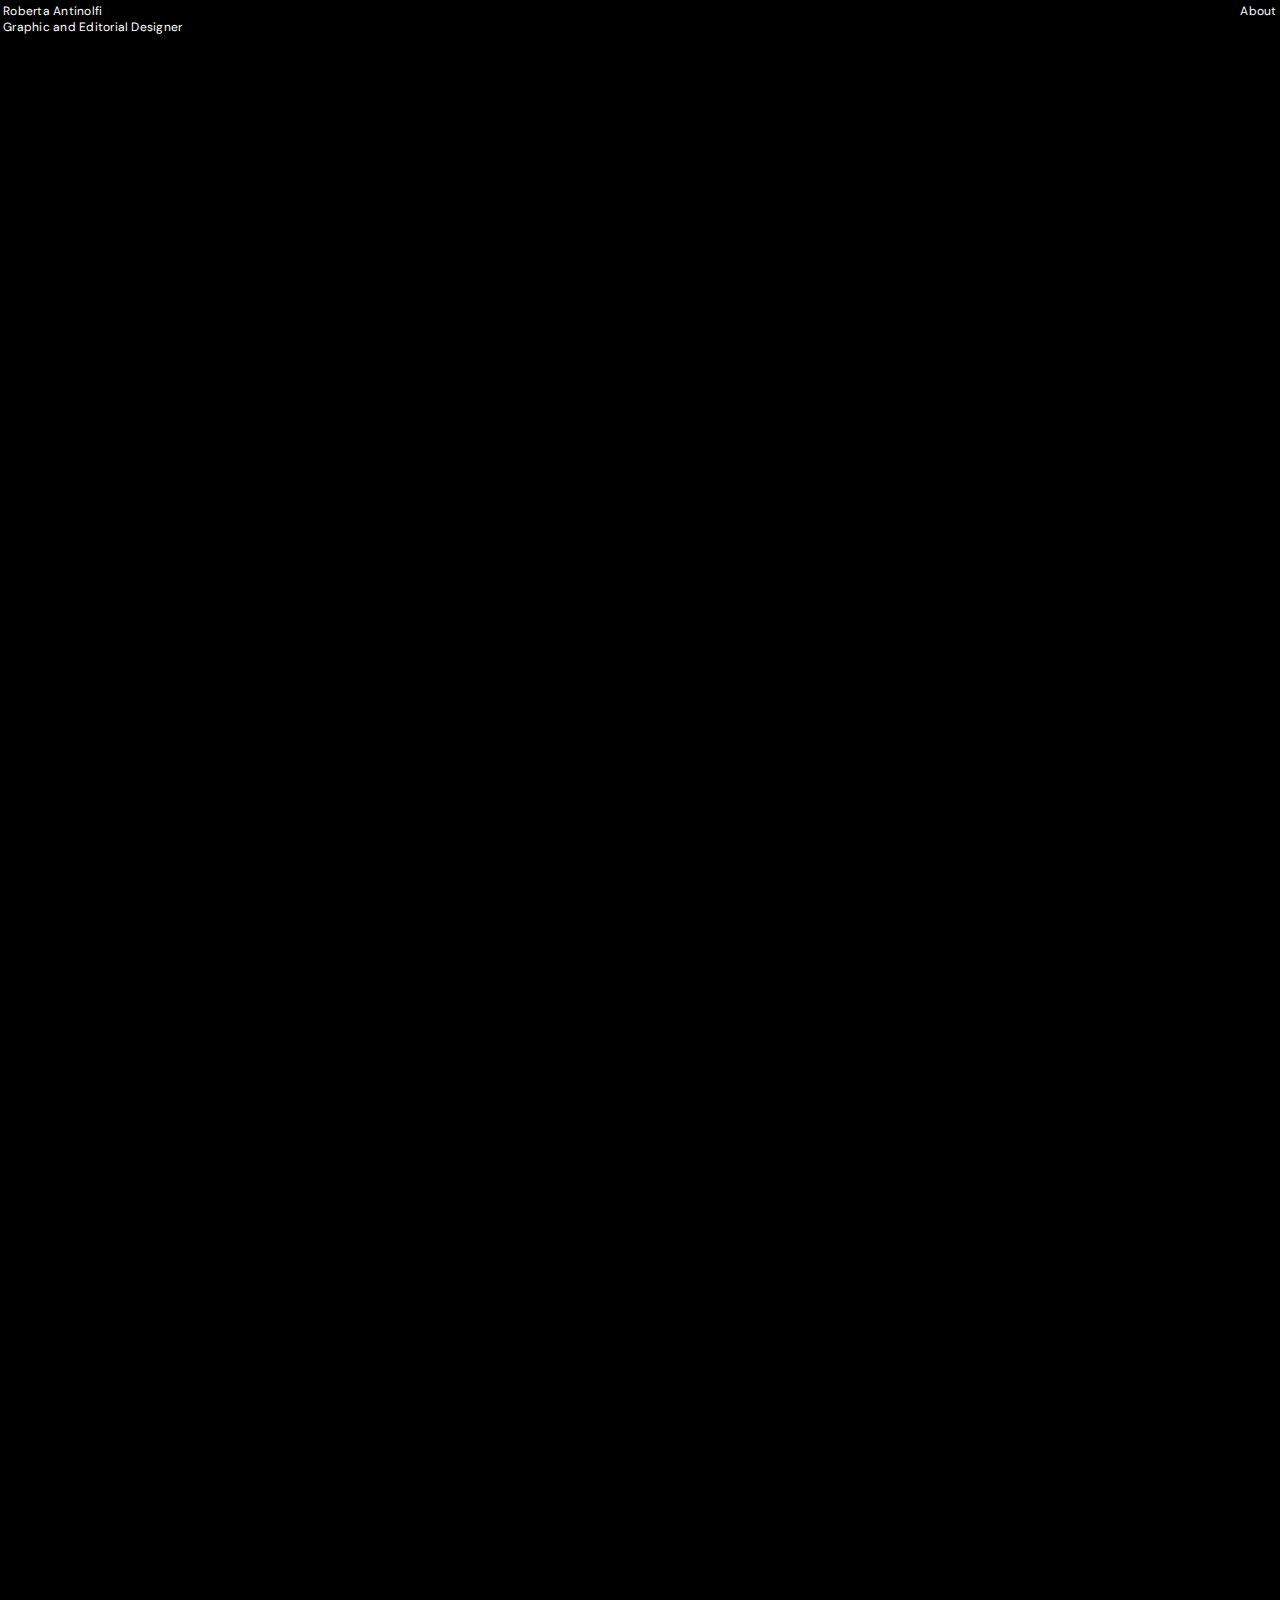
==== commit 78b66240: "Update 4030.html" ====
--- a/4030.html
+++ b/4030.html
@@ -11,8 +11,6 @@
     <meta name="web_author" content="Roberta Antinolfi"/>
     <meta name="language" content="english"/>
     <meta name="copyright" content="Roberta Antinolfi"/>
-    <link rel="preconnect" href="https://fonts.googleapis.com"/>
-    <link rel="preconnect" href="https://fonts.gstatic.com" crossorigin/>
     <link rel="icon" href="data:image/svg+xml,<svg xmlns=%22http://www.w3.org/2000/svg%22 viewBox=%2210 0 100 100%22><text y=%22.90em%22 font-size=%2290%22>📄</text></svg>">
     <link href="css/style.css" rel="stylesheet"/>
     <link href="css/expand.css" rel="stylesheet"/>
@@ -21,9 +19,6 @@
     <link href="css/meyerweb.css" rel="stylesheet"/>
     <link rel="stylesheet" href="https://cdn.jsdelivr.net/npm/swiper@11/swiper-bundle.min.css" />
     <link href="css/swiper.css" rel="stylesheet"/>
-    <script async src="https://www.googletagmanager.com/gtag/js?id=G-8SNG96QC8J"></script>
-    <script src="https://cdn.jsdelivr.net/npm/interactjs/dist/interact.min.js"></script>
-    <script src="js/jquery-3.3.1.min.js"></script>
     <script src="https://code.jquery.com/jquery-3.6.0.min.js"></script>
     <script src="https://cdn.jsdelivr.net/npm/swiper@11/swiper-bundle.min.js"></script>
     <script src="js/script.js"></script>
@@ -45,12 +40,6 @@
             <p>Graphic and Editorial Designer</p>
           </div>
           <div class="offset-5 col-2" id="mobile-hide">
-            <div class="loader">
-              Loading
-              <span class="loader__dot">.</span>
-              <span class="loader__dot">.</span>
-              <span class="loader__dot">.</span>
-            </div>
             <div class="switch">
               <a href="index.html">Image</a> / <a href="list.html">Index</a>
             </div>
--- a/css/style.css
+++ b/css/style.css
@@ -28,7 +28,6 @@
 
 * {
   box-sizing: border-box;
-  cursor: none;
   letter-spacing: .02em;
   background-color: var(--black);
   color: var(--text-color);
@@ -42,30 +41,6 @@
 
 *::-webkit-scrollbar {
   display: none; /* hide scrollbar for Chrome, Safari, and Opera */
-}
-
-/* Add this CSS to create the circular cursor */
-#cursor {
-  position: absolute;
-  width: 10px;
-  height: 10px;
-  background: white;
-  border-radius: 50%;
-  pointer-events: none;
-  top: -20px;
-  left: -20px;
-  mix-blend-mode: difference;
-  z-index: 10000;
-  transform: translate(-50%, -50%);
-  -webkit-transition: width 300ms ease-in-out, height 300ms ease-in-out;
-  -moz-transition: width 300ms ease-in-out, height 300ms ease-in-out;
-  -ms-transition: width 300ms ease-in-out, height 300ms ease-in-out;
-  -o-transition: width 300ms ease-in-out, height 300ms ease-in-out;
-}
-
-#cursor:hover {
-  width: 40px;
-  height: 40px;
 }
 
 html body {
@@ -116,7 +91,7 @@
 }
 
 button:hover {
-  cursor: none;
+  cursor: pointer;
 }
 
 a {
@@ -133,6 +108,11 @@
   border-style: none;
   border-color: #000;
   outline-width: 0;
+  opacity: 1;
+}
+
+a:hover {
+  cursor: pointer;
 }
 
 .mymargin {
@@ -143,6 +123,12 @@
   transition: all 0.2s cubic-bezier(0.25, 0.46, 0.45, 0.94);
 }
 
+.underline {
+  text-decoration: underline;
+  text-underline-offset: 3px;
+  text-decoration-thickness: 0.8px;
+}
+
 .fixed {
   position: fixed;
 }
@@ -156,7 +142,7 @@
 }
 
 .opacity:hover {
-  opacity: 0.5;
+  opacity: .5;
 }
 
 .w-full {
@@ -203,16 +189,8 @@
   opacity: 1;
   border: none;
   outline: none;
-  transition: opacity 0.3s ease;
   padding: 0;
 }
-
-/*
-.filterbtn:hover {
-  opacity: 0.5;
-  transition: all 0.2s cubic-bezier(0.25, 0.46, 0.45, 0.94);
-}
-*/
 
 .filterbtn.active {
   opacity: 0.5;
@@ -387,4 +365,4 @@
   clear: both;
   margin-top: auto;
   width: 100%;
-}+}
--- a/css/expand.css
+++ b/css/expand.css
@@ -13,7 +13,7 @@
 .expand_holy.open {
   opacity: 1;
   visibility: visible;
-  height: 110px;
+  height: 150px;
   -webkit-transition: all 0.6s cubic-bezier(.4,0,.2,1);
   transition: all 0.6s cubic-bezier(.4,0,.2,1);
   will-change: transform;
@@ -39,7 +39,7 @@
 .expand_sottsass.open {
   opacity: 1;
   visibility: visible;
-  height: 110px;
+  height: 150px;
   -webkit-transition: all 0.6s cubic-bezier(.4,0,.2,1);
   transition: all 0.6s cubic-bezier(.4,0,.2,1);
   will-change: transform;
@@ -65,7 +65,7 @@
 .expand_out.open {
   opacity: 1;
   visibility: visible;
-  height: 110px;
+  height: 150px;
   -webkit-transition: all 0.6s cubic-bezier(.4,0,.2,1);
   transition: all 0.6s cubic-bezier(.4,0,.2,1);
   will-change: transform;
@@ -91,7 +91,7 @@
 .expand_sherlock.open {
   opacity: 1;
   visibility: visible;
-  height: 110px;
+  height: 150px;
   -webkit-transition: all 0.6s cubic-bezier(.4,0,.2,1);
   transition: all 0.6s cubic-bezier(.4,0,.2,1);
   will-change: transform;
@@ -117,7 +117,7 @@
 .expand_aradia.open {
   opacity: 1;
   visibility: visible;
-  height: 110px;
+  height: 150px;
   -webkit-transition: all 0.6s cubic-bezier(.4,0,.2,1);
   transition: all 0.6s cubic-bezier(.4,0,.2,1);
   will-change: transform;
@@ -143,7 +143,7 @@
 .expand_game.open {
   opacity: 1;
   visibility: visible;
-  height: 110px;
+  height: 150px;
   -webkit-transition: all 0.6s cubic-bezier(.4,0,.2,1);
   transition: all 0.6s cubic-bezier(.4,0,.2,1);
   will-change: transform;
@@ -169,7 +169,7 @@
 .expand_user.open {
   opacity: 1;
   visibility: visible;
-  height: 110px;
+  height: 150px;
   -webkit-transition: all 0.6s cubic-bezier(.4,0,.2,1);
   transition: all 0.6s cubic-bezier(.4,0,.2,1);
   will-change: transform;
@@ -195,7 +195,7 @@
 .expand_prmc.open {
   opacity: 1;
   visibility: visible;
-  height: 110px;
+  height: 150px;
   -webkit-transition: all 0.6s cubic-bezier(.4,0,.2,1);
   transition: all 0.6s cubic-bezier(.4,0,.2,1);
   will-change: transform;
@@ -221,7 +221,7 @@
 .expand_duel.open {
   opacity: 1;
   visibility: visible;
-  height: 110px;
+  height: 150px;
   -webkit-transition: all 0.6s cubic-bezier(.4,0,.2,1);
   transition: all 0.6s cubic-bezier(.4,0,.2,1);
   will-change: transform;
@@ -247,7 +247,7 @@
 .expand_guide.open {
   opacity: 1;
   visibility: visible;
-  height: 110px;
+  height: 150px;
   -webkit-transition: all 0.6s cubic-bezier(.4,0,.2,1);
   transition: all 0.6s cubic-bezier(.4,0,.2,1);
   will-change: transform;
@@ -256,4 +256,4 @@
 #guide_link {
   opacity: 1;
   will-change: transform;
-}+}
--- a/css/media.css
+++ b/css/media.css
@@ -1,29 +1,34 @@
 @media screen and (min-width: 0px) and (max-width: 369px) {
-    #mobile{ display: block; font-size: var(--fontsizeXS);}    
+    #mobile{ display: block; font-size: var(--fontsizeXS);}   
+    a:hover {opacity: 1;} 
     #mobile-hide{display: none;}
     #cursor { display: none;}
 }
 
 @media screen and (min-width: 370px) and (max-width: 412px) { 
     #mobile{ display: block; font-size: var(--fontsizeXS);}
+    a:hover {opacity: 1;}
     #mobile-hide{display: none;}   
     #cursor { display: none;}
 }
 
 @media screen and (min-width: 413px) and (max-width: 539px) {
     #mobile{ display: block; font-size: var(--fontsizeXS);}
+    a:hover {opacity: 1;}
     #mobile-hide{display: none;}
     #cursor { display: none;}
 }
 
 @media screen and (min-width: 540px) and (max-width: 649px) {
     #mobile{ display: block; font-size: var(--fontsizeXS);}
+    a:hover {opacity: 1;}
     #mobile-hide{display: none;}
     #cursor { display: none;}
 }
 
 @media screen and (min-width: 650px) and (max-width: 800px) {
     #mobile{ display: block; font-size: var(--fontsizeXS);}
+    a:hover {opacity: 1;}
     #mobile-hide{display: none;}
     #cursor { display: none;}
 }
@@ -47,3 +52,31 @@
     #mobile{ display: none;}    
     #mobile-hide{display: block;}
 }
+
+@media (hover: none) {
+    a:hover { opacity: 1;}
+    #holy_link:hover {opacity: 1; transition: none;}
+    #sottsass_link:hover {opacity: 1; transition: none;}
+    #out_link:hover {opacity: 1; transition: none;}
+    #aradia_link:hover {opacity: 1; transition: none;}
+    #sherlock_link:hover {opacity: 1; transition: none;}
+    #game_link:hover {opacity: 1; transition: none;}
+    #user_link:hover {opacity: 1; transition: none;}
+    #duel_link:hover {opacity: 1; transition: none;}
+    #guide_link:hover {opacity: 1; transition: none;}
+    .opacity:hover {opacity: 1};
+  }
+
+@media (hover: hover) {
+    a:hover {opacity: .5;}
+    #holy_link:hover {opacity: .5; transition: none;}
+    #sottsass_link:hover {opacity: .5; transition: none;}
+    #out_link:hover {opacity: .5; transition: none;}
+    #aradia_link:hover {opacity: .5; transition: none;}
+    #sherlock_link:hover {opacity: .5; transition: none;}
+    #game_link:hover {opacity: .5; transition: none;}
+    #user_link:hover {opacity: .5; transition: none;}
+    #duel_link:hover {opacity: .5; transition: none;}
+    #guide_link:hover {opacity: .5; transition: none;}
+    .opacity:hover {opacity: .5};
+  }
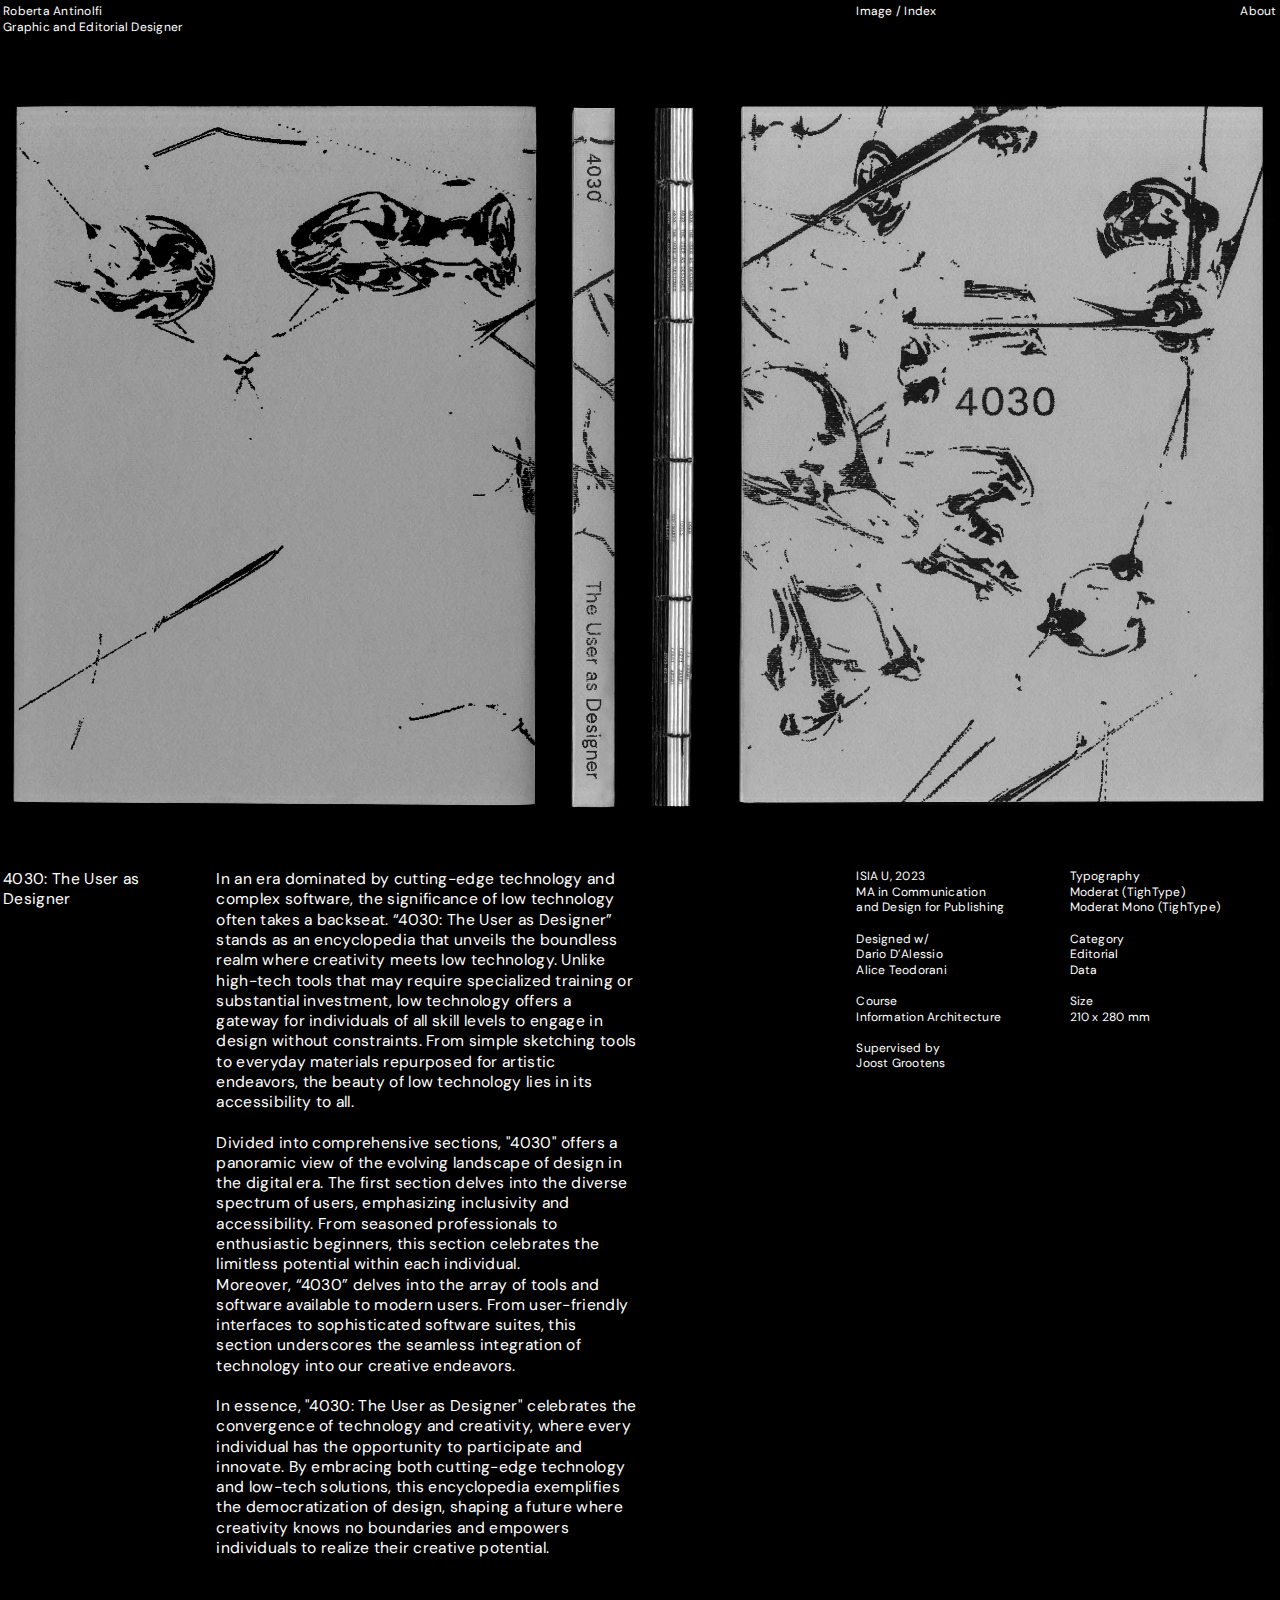
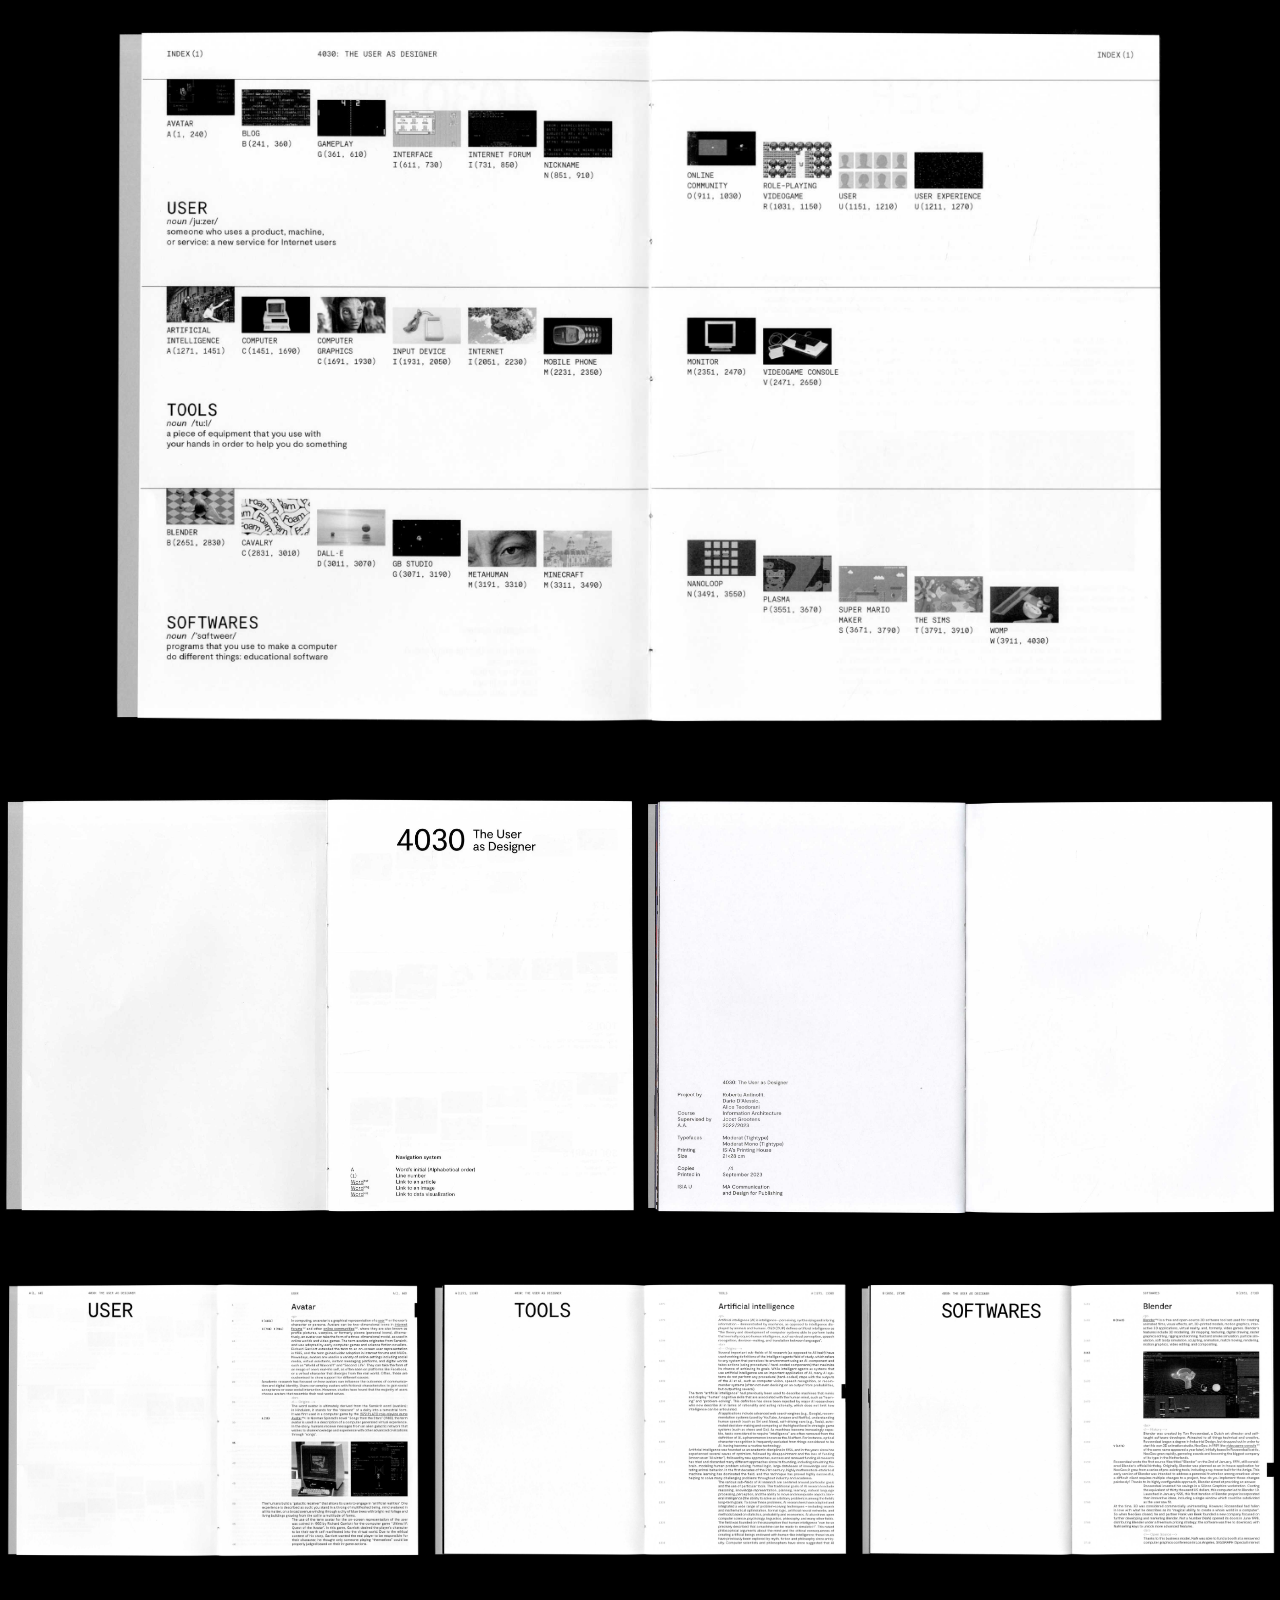
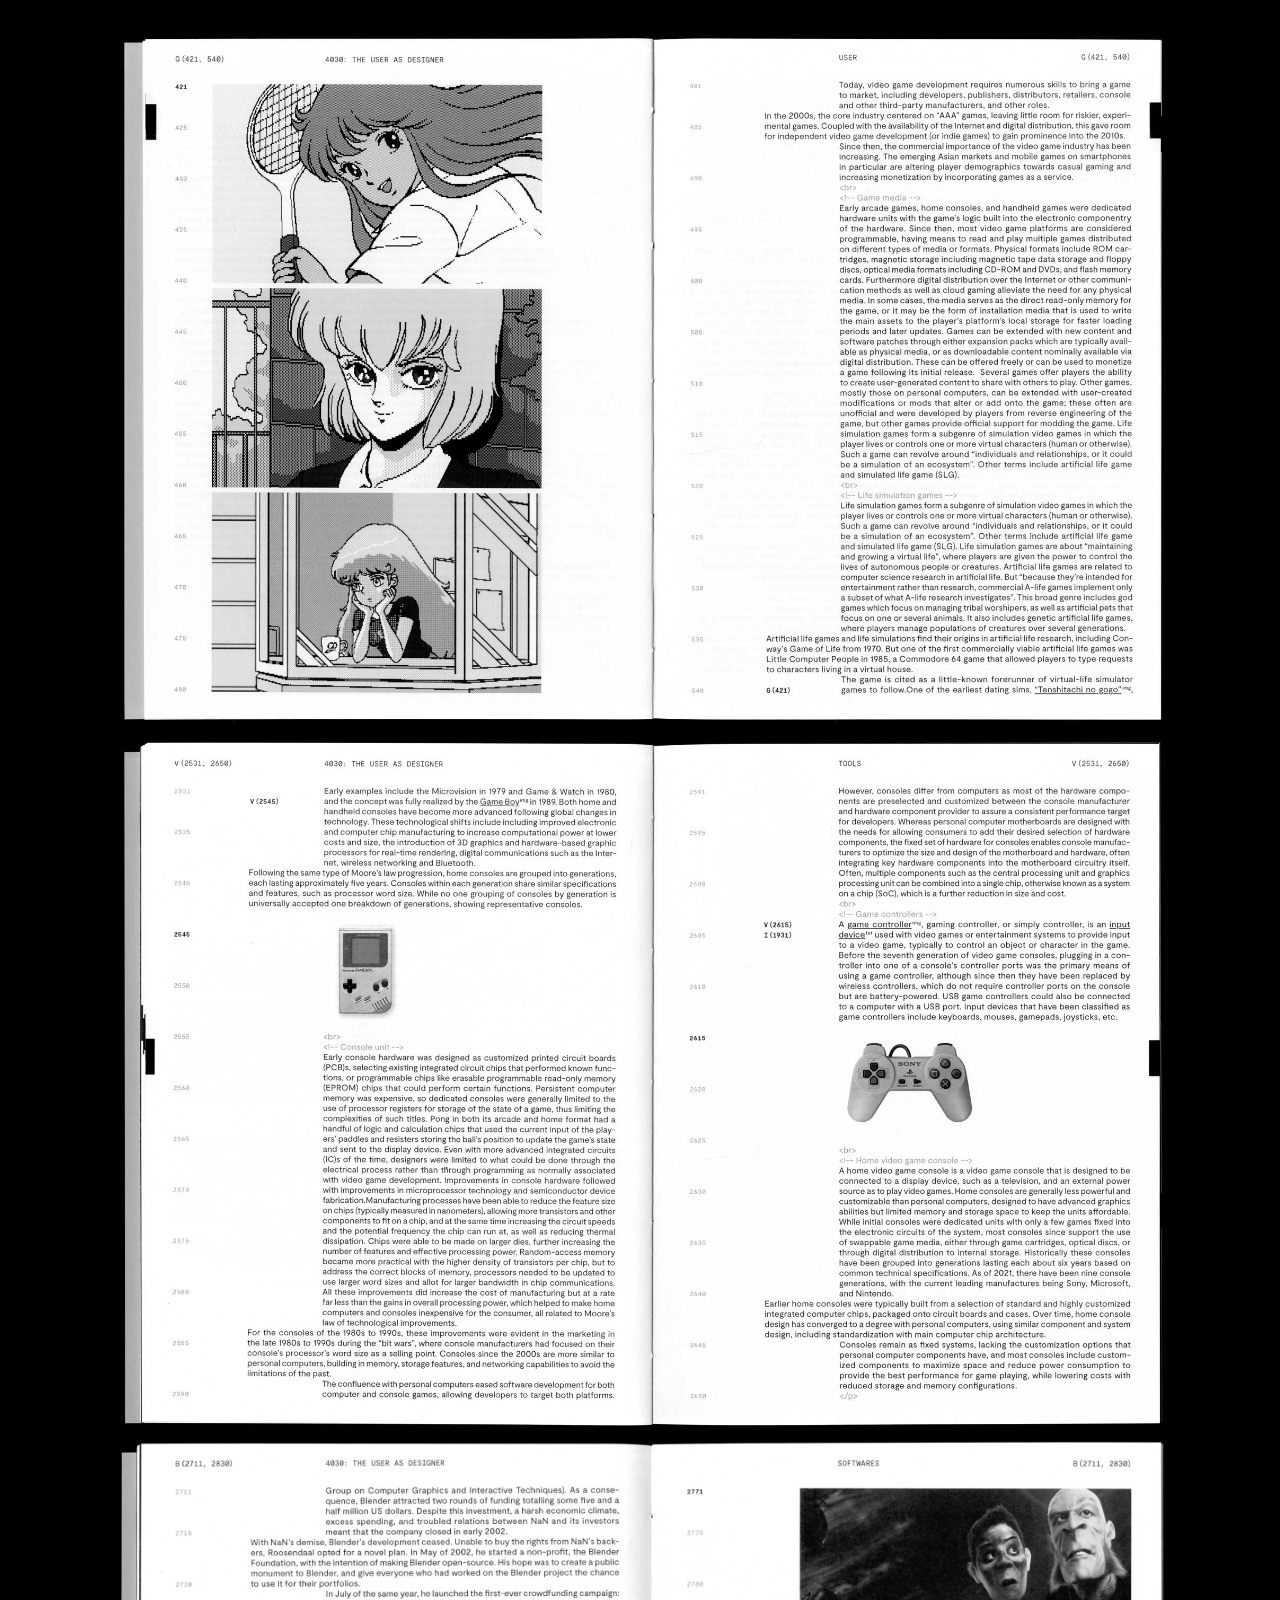
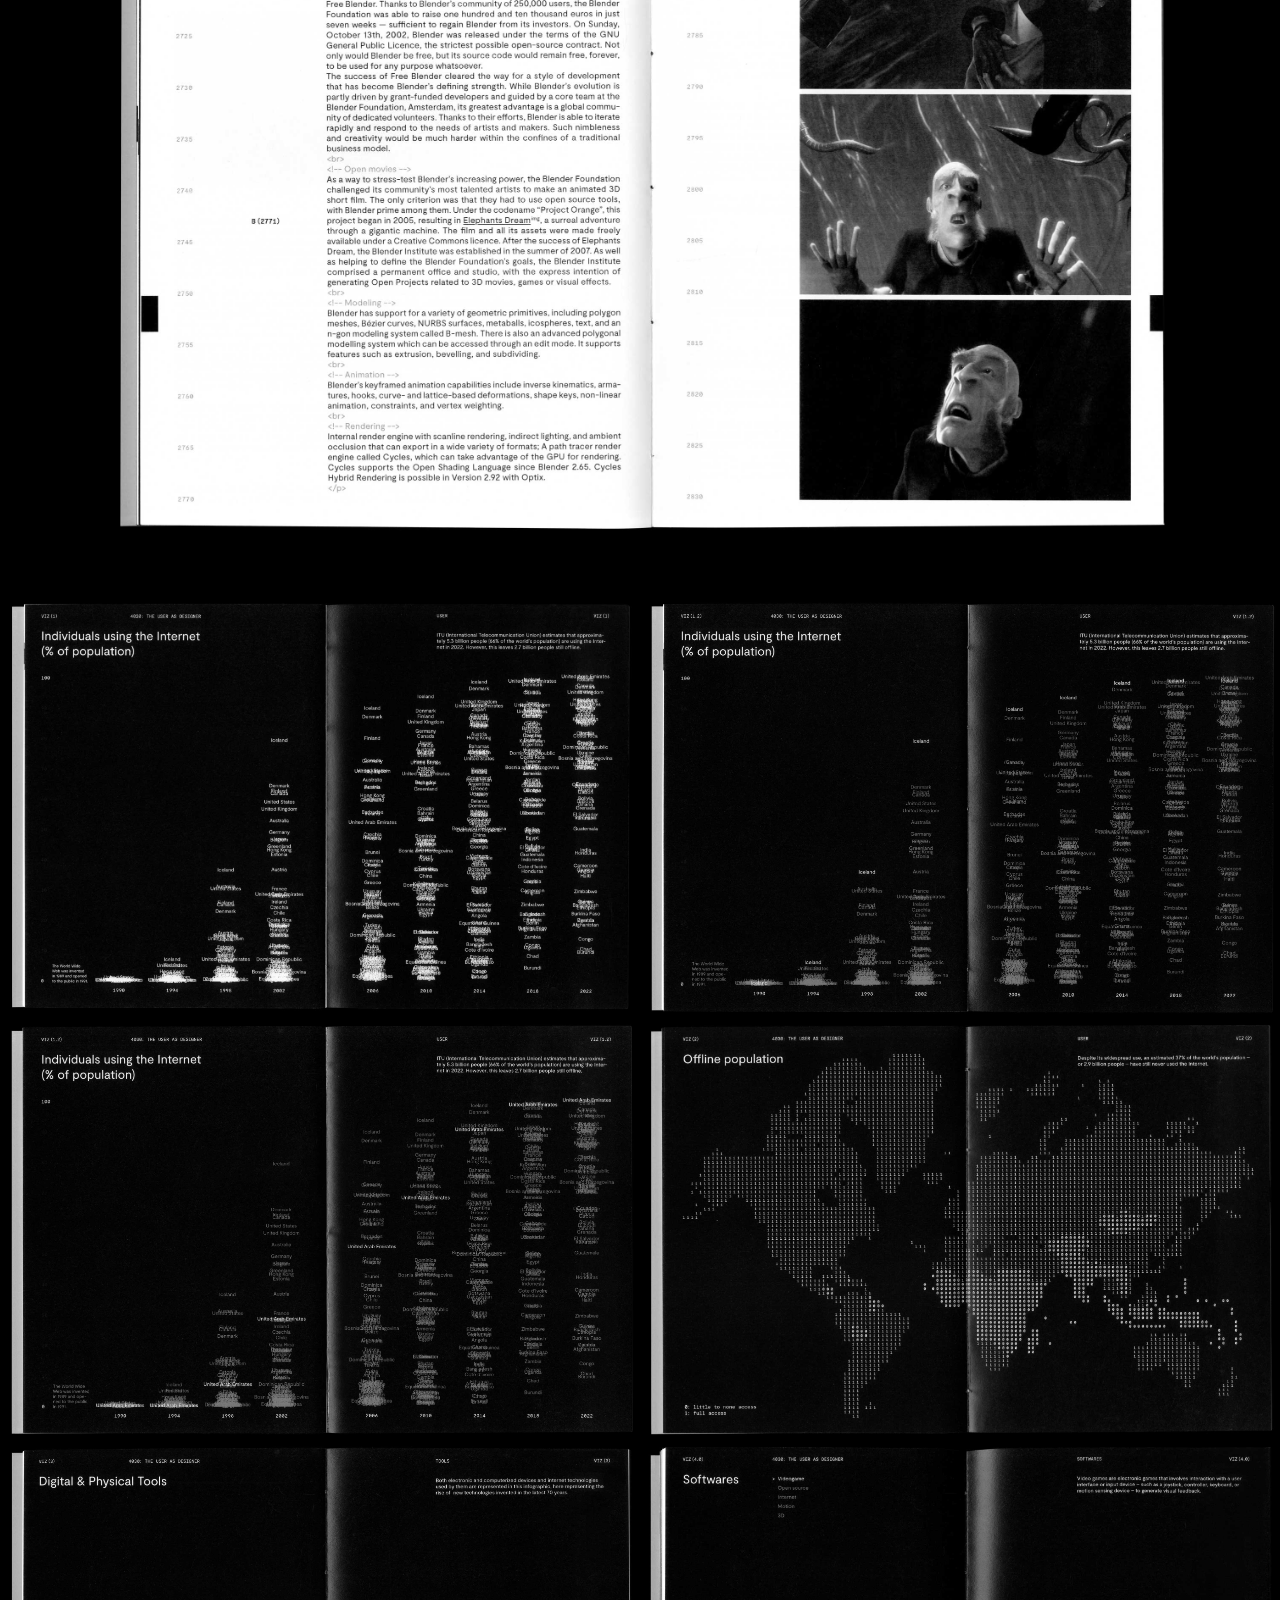
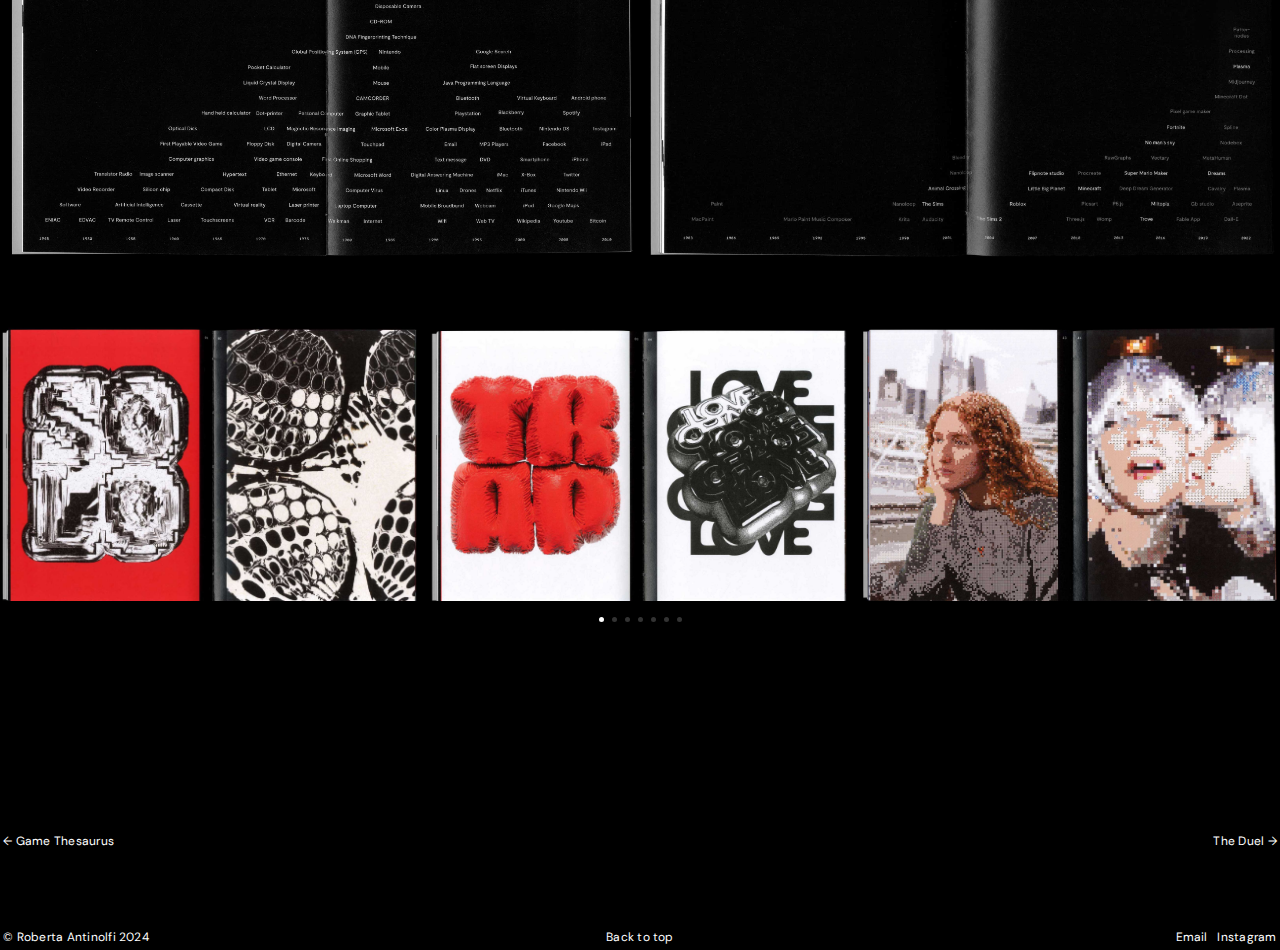
==== commit 2a72b14f: "Update 4030.html" ====
--- a/4030.html
+++ b/4030.html
@@ -20,6 +20,7 @@
     <link rel="stylesheet" href="https://cdn.jsdelivr.net/npm/swiper@11/swiper-bundle.min.css" />
     <link href="css/swiper.css" rel="stylesheet"/>
     <script src="https://code.jquery.com/jquery-3.6.0.min.js"></script>
+    <script src="https://ajax.googleapis.com/ajax/libs/jquery/3.6.0/jquery.min.js"></script>
     <script src="https://cdn.jsdelivr.net/npm/swiper@11/swiper-bundle.min.js"></script>
     <script src="js/script.js"></script>
   </head>
--- a/css/style.css
+++ b/css/style.css
@@ -1,11 +1,3 @@
-/* WEB CSS */
-@font-face {
-  font-family: 'Moderat';
-  src: url('Moderat-Regular.otf');
-  font-weight: normal;
-  font-style: normal;
-}
-
 /* WEB CSS */
 @font-face {
   font-family: 'DM Sans';
@@ -69,11 +61,6 @@
   min-height: 100vh;
 }
 
-body > *:not(.preloader) {
-  opacity: 0;
-  transition: opacity 0.5s ease-in-out;
-}
-
 .text-xs {
   font-size: var(--fontsizeXS);
 }
@@ -159,15 +146,6 @@
 
 .grid {
   display: grid;
-}
-
-.switch {
-  opacity: 0;
-  transition: opacity 0.5s ease-in;
-}
-
-.switch.show {
-  opacity: 1;
 }
 
 .row {
@@ -264,35 +242,6 @@
 .text-left         {text-align: left;}
 .text-right        {text-align: right;}
 
-/*  navbar */
-.loader.hide {
-  visibility: hidden;
-  transition: all 0.2s cubic-bezier(0.25, 0.46, 0.45, 0.94);
-}
-
-.loader.hide + * {
-  visibility: visible;
-}
-
-.loader {
-  z-index: 2;
-  transition: all 0.2s cubic-bezier(0.25, 0.46, 0.45, 0.94);
-}
-
-@keyframes blink {
-  50% {
-    color: transparent }
-}
-.loader__dot {
-  animation: 500ms blink infinite
-}
-.loader__dot:nth-child(2) {
-  animation-delay: 125ms
-}
-.loader__dot:nth-child(3) {
-  animation-delay: 250ms
-}
-
 ul {
   text-align: right;
   list-style-type: none;
@@ -341,6 +290,13 @@
 
 .about {
   padding-top: 40px;
+}
+
+/* list */
+.list > div {
+  white-space: nowrap;
+  overflow: hidden;
+  text-overflow: ellipsis;
 }
 
 /* projects pages */
